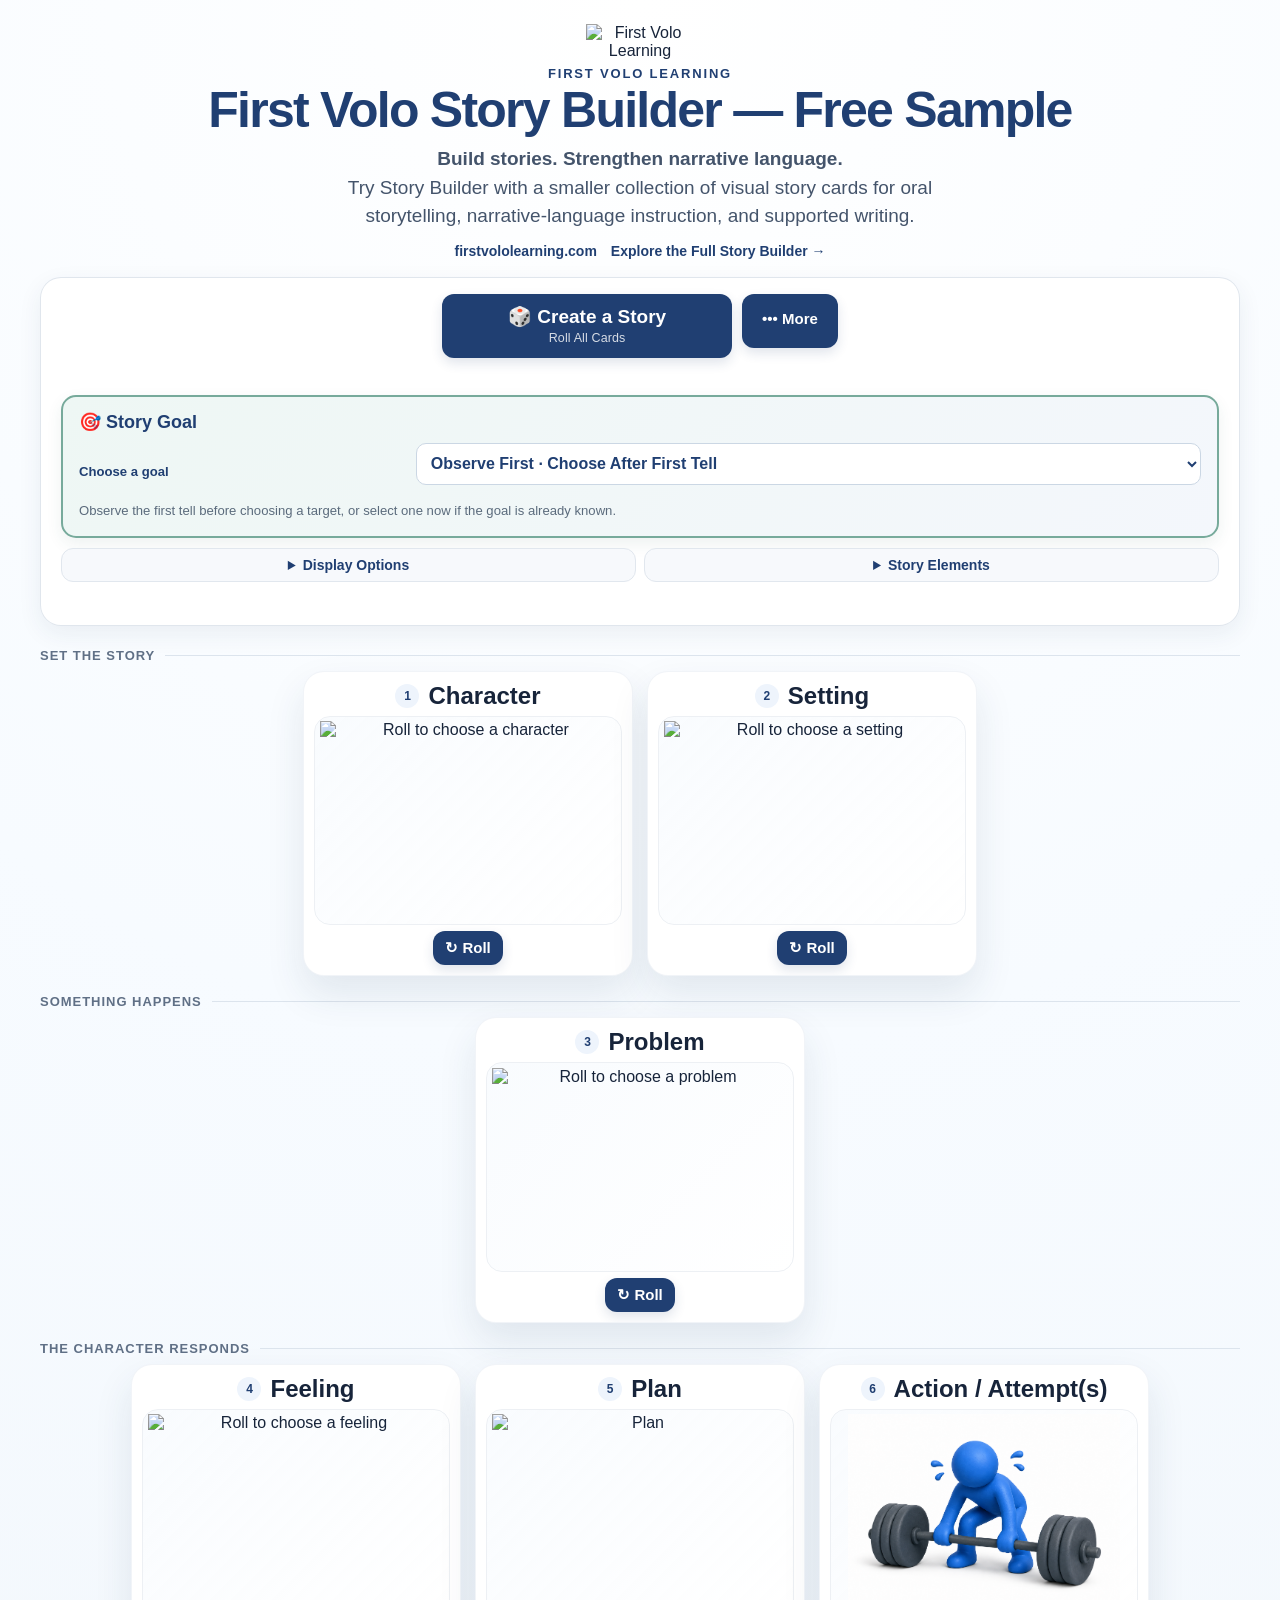
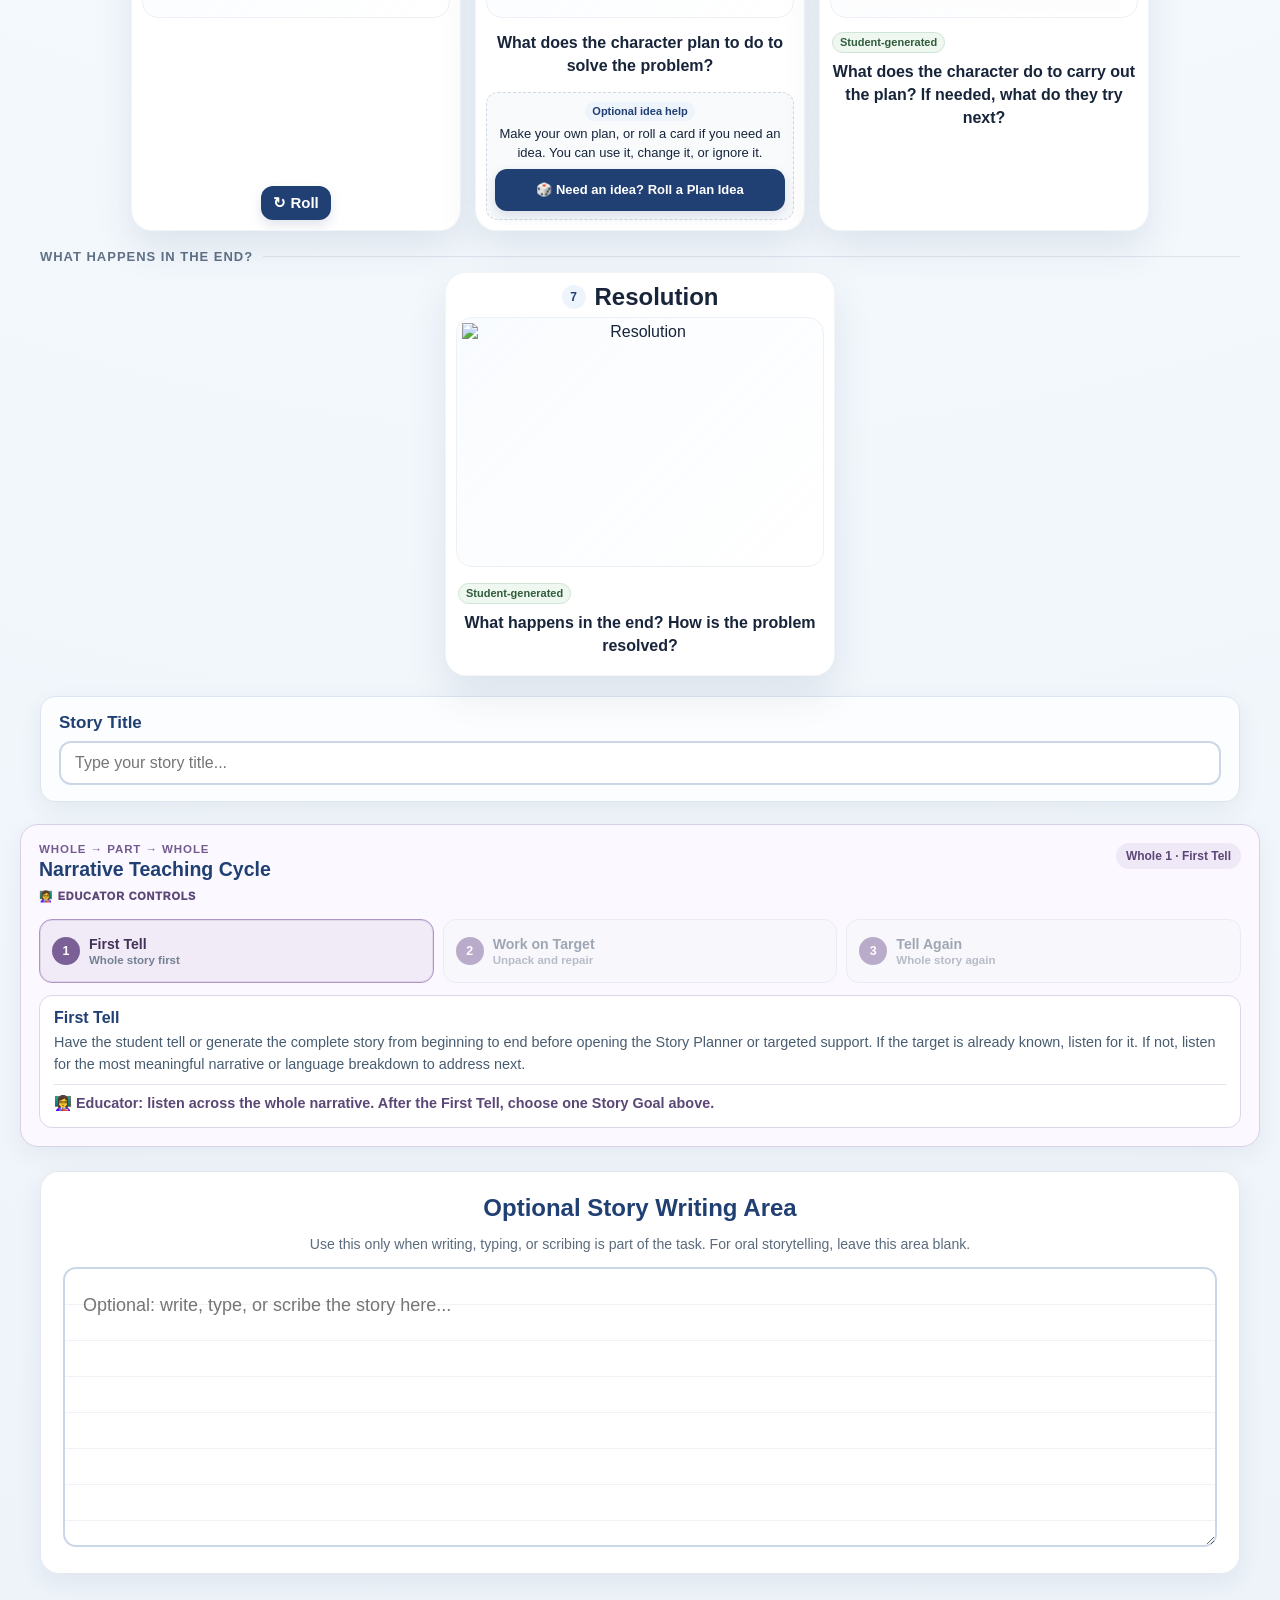
==== index.html @ 021b8843 "Align sample story questions and printed organizer" ====
<!DOCTYPE html>
<html lang="en">
<head>
  <meta charset="UTF-8">
  <meta name="viewport" content="width=device-width, initial-scale=1.0">

  <title>First Volo Story Builder — Free Sample</title>

  <meta
    name="description"
    content="Try the First Volo Story Builder approach with a smaller visual library, narrative-language targets, and targeted support for oral storytelling and writing."
  >

  <link rel="canonical" href="https://firstvololearning-ctrl.github.io/First-Volo-Story-Builder-Free-Sample/">

  <meta property="og:title" content="First Volo Story Builder — Free Sample">
  <meta property="og:description" content="Try the First Volo Story Builder approach with a smaller visual library, narrative-language targets, and targeted support for oral storytelling and writing.">
  <meta property="og:type" content="website">
  <meta property="og:url" content="https://firstvololearning-ctrl.github.io/First-Volo-Story-Builder-Free-Sample/">

  <meta name="twitter:card" content="summary">
  <meta name="twitter:title" content="First Volo Story Builder — Free Sample">
  <meta name="twitter:description" content="Try the First Volo Story Builder approach with a smaller visual library, narrative-language targets, and targeted support for oral storytelling and writing.">

  <link rel="icon" type="image/png" href="assets/logo/logo.png">
  <link rel="stylesheet" href="style.css">
</head>

<body>
  <div class="page-shell">
    <div class="app-content">

      <header class="page-header">
        <img
          src="assets/logo/logo.png"
          alt="First Volo Learning"
          class="site-logo"
        >

        <p class="eyebrow">First Volo Learning</p>
        <h1>First Volo Story Builder — Free Sample</h1>

        <p class="tagline">
          <strong>Build stories. Strengthen narrative language.</strong><br>
          Try Story Builder with a smaller collection of visual story cards for oral storytelling,
          narrative-language instruction, and supported writing.
        </p>

        <div class="intro-actions">
          <a
            class="website-link"
            href="https://firstvololearning.com"
            target="_blank"
            rel="noopener noreferrer"
          >
            firstvololearning.com
          </a>

          <a
            class="full-story-link"
            href="https://firstvololearning-ctrl.github.io/First-Volo-Story-Builder/"
            target="_blank"
            rel="noopener noreferrer"
          >
            Explore the Full Story Builder →
          </a>
        </div>

        <section class="controls-panel" aria-label="Story builder controls">

    <div class="primary-actions">
  <button
    class="create-story-button"
    id="rollAll"
    type="button"
  >
    <span class="main">🎲 Create a Story</span>
    <span class="sub">Roll All Cards</span>
  </button>

  <details class="more-actions">
    <summary aria-label="More story actions">••• More</summary>
    <div class="more-actions-menu">
      <button class="reset-button" id="resetAll" type="button">
        <span aria-hidden="true">↺</span> Reset
      </button>
      <button class="save-story-button" id="saveStory" type="button">
        <span aria-hidden="true">💾</span> Save Story
      </button>
      <button class="open-story-button" id="openStory" type="button">
        <span aria-hidden="true">📂</span> Open Story
      </button>
      <input type="file" id="openStoryFile" accept=".firstvolo,.json,application/json" hidden>
      <button class="print-button" id="printPlanner" type="button">
        <span aria-hidden="true">🖨</span> Print Planner
      </button>
      <button class="pdf-button" id="savePdf" type="button">
        <span aria-hidden="true">📄</span> Export PDF
      </button>
      <button id="aboutButton" class="about-button" type="button">ℹ️ About</button>
    </div>
  </details>

</div>

<p
  class="save-status"
  id="saveStatus"
  role="status"
  aria-live="polite"
></p>


          <section class="story-goal-control" aria-labelledby="storyGoalHeading">
            <h2 id="storyGoalHeading">🎯 Story Goal</h2>
            <div class="settings-content">
              <label class="instructional-target-label" for="instructionalTarget">Choose a goal</label>
              <select id="instructionalTarget" class="instructional-target-select">
                <option value="off">Off</option>
                <option value="observe-first" selected>Observe First · Choose After First Tell</option>
                <option value="story-organization">Story Organization</option>
                <option value="connections-cohesion">Connections &amp; Cohesion</option>
                <option value="cause-effect">Cause &amp; Effect</option>
                <option value="sentence-formulation">Sentence Formulation</option>
                <option value="elaboration">Elaboration</option>
                <option value="perspective-internal-state">Perspective &amp; Internal State</option>
                <option value="vocabulary-precision">Vocabulary Precision</option>
              </select>
              <p class="instructional-target-setting-summary" id="instructionalTargetSettingSummary">
                Observe the first tell before choosing a target, or select one now if the goal is already known.
              </p>
            </div>
          </section>

          <div class="settings-grid">
            <details>
              <summary>Display Options</summary>

              <div class="settings-content">
                <label class="setting-option">
                  <input type="checkbox" id="toggleLabels">
                  <span>Show image labels</span>
                </label>

                <label class="setting-option">
                  <input type="checkbox" id="toggleVocabulary">
                  <span>Show vocabulary support</span>
                </label>


              </div>
            </details>




            <details>
              <summary>Story Elements</summary>

              <div class="settings-content">
                <div class="story-element-group">
                  <p class="story-element-group-label">Core story parts</p>
                  <label class="setting-option"><input type="checkbox" id="showCharacter" checked><span>Character</span></label>
                  <label class="setting-option"><input type="checkbox" id="showSetting" checked><span>Setting</span></label>
                  <label class="setting-option"><input type="checkbox" id="showProblem" checked><span>Problem</span></label>
                  <label class="setting-option"><input type="checkbox" id="showFeeling" checked><span>Feeling</span></label>
                  <label class="setting-option"><input type="checkbox" id="showPlan" checked><span>Plan</span></label>
                  <label class="setting-option"><input type="checkbox" id="showAttempt" checked><span>Action / Attempt(s)</span></label>
                  <label class="setting-option"><input type="checkbox" id="showResolution" checked><span>Resolution</span></label>
                </div>

                <div class="story-element-group optional-story-element-group">
                  <p class="story-element-group-label">Optional story element</p>
                  <label class="setting-option optional-story-option"><input type="checkbox" id="showItem"><span>Item</span></label>
                  <p class="story-element-group-note">
                    Add an object for an extra creative constraint. Item is not treated as a required narrative function.
                  </p>
                </div>
              </div>
            </details>


          </div>

          <p
            class="roll-status"
            id="rollStatus"
            role="status"
            aria-live="polite"
          ></p>
        </section>


      </header>

      <main class="story-grid" id="storyGrid">

        <section class="story-arc-group" aria-labelledby="setStoryHeading">
          <h2 class="story-arc-heading" id="setStoryHeading">Set the Story</h2>
          <div class="story-arc-cards">

        <article class="card" id="characterCard">
          <div class="card-heading">
            <span class="step-number">1</span>
            <h2>Character</h2>
          </div>

          <div class="image-frame">
            <img
              id="characterImage"
              src="assets/categories/category-01.png"
              alt="Roll to choose a character"
            >
            <div class="loading-indicator" aria-hidden="true"></div>
          </div>

          <div class="image-label" id="characterLabel"></div>

          <button type="button" onclick="rollCategory('character')">
            ↻ Roll
          </button>
        </article>

        <article class="card" id="settingCard">
          <div class="card-heading">
            <span class="step-number">2</span>
            <h2>Setting</h2>
          </div>

          <div class="image-frame">
            <img
              id="settingImage"
              src="assets/categories/category-02.png"
              alt="Roll to choose a setting"
            >
            <div class="loading-indicator" aria-hidden="true"></div>
          </div>

          <div class="image-label" id="settingLabel"></div>

          <button type="button" onclick="rollCategory('setting')">
            ↻ Roll
          </button>
        </article>

          </div>
        </section>

        <section class="story-arc-group" aria-labelledby="somethingHappensHeading">
          <h2 class="story-arc-heading" id="somethingHappensHeading">Something Happens</h2>
          <div class="story-arc-cards">

        <article class="card" id="problemCard">
          <div class="card-heading">
            <span class="step-number">3</span>
            <h2>Problem</h2>
          </div>

          <div class="image-frame">
            <img
              id="problemImage"
              src="assets/categories/category-03.png"
              alt="Roll to choose a problem"
            >
            <div class="loading-indicator" aria-hidden="true"></div>
          </div>

          <div class="image-label" id="problemLabel"></div>

          <button type="button" onclick="rollCategory('problem')">
            ↻ Roll
          </button>
        </article>

          </div>
        </section>

        <section class="story-arc-group" aria-labelledby="characterRespondsHeading">
          <h2 class="story-arc-heading" id="characterRespondsHeading">The Character Responds</h2>
          <div class="story-arc-cards">

        <article class="card" id="feelingCard">
          <div class="card-heading">
            <span class="step-number">4</span>
            <h2>Feeling</h2>
          </div>

          <div class="image-frame">
            <img
              id="feelingImage"
              src="assets/categories/category-04.png"
              alt="Roll to choose a feeling"
            >
            <div class="loading-indicator" aria-hidden="true"></div>
          </div>

          <div class="image-label" id="feelingLabel"></div>

          <button type="button" onclick="rollCategory('feeling')">
            ↻ Roll
          </button>
        </article>

        <article class="card plan-card" id="planCard">
          <div class="card-heading">
            <span class="step-number">5</span>
            <h2>Plan</h2>
          </div>

          <div class="image-frame">
            <img
              id="planImage"
              src="assets/categories/category-05.png"
              alt="Plan"
            >
            <div class="loading-indicator" aria-hidden="true"></div>
          </div>

          <p class="student-generated-prompt">
            What does the character plan to do to solve the problem?
          </p>

          <div class="image-label" id="planLabel"></div>

          <div class="plan-idea-box">
            <span class="plan-idea-label">Optional idea help</span>
            <p>Make your own plan, or roll a card if you need an idea. You can use it, change it, or ignore it.</p>
            <button type="button" class="plan-idea-button" onclick="rollCategory('plan')">
              🎲 Need an idea? Roll a Plan Idea
            </button>
          </div>
        </article>

        <article class="card student-generated-card" id="attemptCard">
          <div class="card-heading">
            <span class="step-number">6</span>
            <h2>Action / Attempt(s)</h2>
          </div>

          <div class="image-frame">
            <img
              id="attemptImage"
              src="assets/categories/category-action-attempt.png"
              alt="Action or attempt"
            >
          </div>

          <span class="student-generated-badge">Student-generated</span>

          <p class="student-generated-prompt">
            What does the character do to carry out the plan? If needed, what do they try next?
          </p>
        </article>

          </div>
        </section>

        <section class="story-arc-group" aria-labelledby="storyEndHeading">
          <h2 class="story-arc-heading" id="storyEndHeading">What Happens in the End?</h2>
          <div class="story-arc-cards">

        <article class="card resolution-card student-generated-card" id="resolutionCard">
          <div class="card-heading">
            <span class="step-number">7</span>
            <h2>Resolution</h2>
          </div>

          <div class="image-frame resolution-frame">
            <img
              id="resolutionImage"
              src="assets/categories/category-07.png"
              alt="Resolution"
            >
          </div>

          <span class="student-generated-badge">Student-generated</span>

          <p class="student-generated-prompt">
            What happens in the end? How is the problem resolved?
          </p>
        </article>

          </div>
        </section>

        <section class="story-arc-group optional-story-arc" aria-labelledby="optionalItemHeading">
          <h2 class="story-arc-heading" id="optionalItemHeading">Optional Story Element</h2>
          <div class="story-arc-cards">

        <article class="card optional-story-card hidden-category" id="itemCard">
          <div class="card-heading">
            <span class="optional-story-badge">Optional element</span>
            <h2>Item</h2>
          </div>

          <div class="image-frame">
            <img
              id="itemImage"
              src="assets/categories/category-06.png"
              alt="Roll to choose an optional item"
            >
            <div class="loading-indicator" aria-hidden="true"></div>
          </div>

          <div class="image-label" id="itemLabel"></div>

          <button type="button" onclick="rollCategory('item')">
            ↻ Roll
          </button>
        </article>

          </div>
        </section>

      </main>

<div class="title-control story-title-after-cards">
  <label for="storyTitle">Story Title</label>

  <input
    type="text"
    id="storyTitle"
    placeholder="Type your story title..."
    maxlength="100"
  >
</div>

<section
  class="instructional-session-panel"
  id="instructionalSessionPanel"
  hidden
  aria-labelledby="instructionalSessionTitle"
>
  <div class="instructional-session-heading">
    <div>
      <p class="instructional-session-kicker">Whole → Part → Whole</p>
      <h2 id="instructionalSessionTitle">Narrative Teaching Cycle</h2>
    </div>

    <span
      class="instructional-session-stage-badge"
      id="instructionalSessionStageBadge"
    >
      Whole 1 · First Tell
    </span>
  </div>

  <p class="instructional-audience-label educator-controls-label">
    👩‍🏫 EDUCATOR CONTROLS
  </p>

  <div
    class="instructional-session-steps"
    role="group"
    aria-label="Narrative teaching cycle"
  >
    <button
      class="instructional-session-step is-active"
      type="button"
      data-session-phase="first-tell"
      aria-pressed="true"
    >
      <span class="instructional-session-step-number">1</span>
      <span>
        <strong>First Tell</strong>
        <small>Whole story first</small>
      </span>
    </button>

    <button
      class="instructional-session-step"
      type="button"
      data-session-phase="part"
      aria-pressed="false"
    >
      <span class="instructional-session-step-number">2</span>
      <span>
        <strong>Work on Target</strong>
        <small>Unpack and repair</small>
      </span>
    </button>

    <button
      class="instructional-session-step"
      type="button"
      data-session-phase="tell-again"
      aria-pressed="false"
    >
      <span class="instructional-session-step-number">3</span>
      <span>
        <strong>Tell Again</strong>
        <small>Whole story again</small>
      </span>
    </button>
  </div>

  <div
    class="instructional-session-phase-card"
    id="instructionalSessionPhaseCard"
    role="status"
    aria-live="polite"
  >
    <h3 id="instructionalSessionPhaseTitle">First Tell</h3>
    <p id="instructionalSessionPhaseText"></p>
    <p
      class="instructional-session-target-reminder"
      id="instructionalSessionTargetReminder"
    ></p>



    <section
      class="student-target-card"
      id="studentTargetCard"
      hidden
      aria-labelledby="studentTargetGoal"
    >
      <p class="student-target-kicker">
        🎯 FOR THE STUDENT · STORY GOAL
      </p>

      <h3 id="studentTargetGoal"></h3>

      <p
        class="student-target-look-for"
        id="studentTargetLookFor"
      ></p>

      <p
        class="student-target-retell"
        id="studentTargetRetell"
        hidden
      >
        Tell the whole story again with your story goal in mind.
      </p>

      <button
        class="student-reflection-reveal"
        id="studentReflectionReveal"
        type="button"
        hidden
      >
        Retell complete · Check my goal
      </button>

      <div
        class="student-target-reflection"
        id="studentTargetReflection"
        hidden
      >
        <p class="student-reflection-label">
          After the retell
        </p>

        <p
          class="student-reflection-question"
          id="studentTargetReflectionQuestion"
        ></p>

        <div
          class="student-reflection-options"
          role="group"
          aria-label="Student reflection"
        >
          <button
            type="button"
            data-student-reflection="yes"
            aria-pressed="false"
          >
            Yes
          </button>

          <button
            type="button"
            data-student-reflection="sometimes"
            aria-pressed="false"
          >
            Sometimes
          </button>

          <button
            type="button"
            data-student-reflection="not-yet"
            aria-pressed="false"
          >
            Not yet
          </button>
        </div>

        <small>
          Student self-check · not a score
        </small>
      </div>
    </section>

    <label
      class="tell-again-planner-option"
      id="tellAgainPlannerOption"
      hidden
    >
      <span class="educator-option-kicker">
        👩‍🏫 EDUCATOR OPTION
      </span>

      <span class="tell-again-planner-option-row">
        <input
          type="checkbox"
          id="tellAgainPlannerAvailable"
          checked
        >
        <strong>Allow Story Planner reference during Tell Again</strong>
      </span>

      <small>
        The student may refer to the Story Planner as a visual/organizational
        scaffold whether it contains written notes, scribed language, brief
        planning notes, or no writing at all. Uncheck this when you want an
        independent whole-story tell with the planner hidden.
      </small>
    </label>
  </div>
</section>

<details
  class="instructional-focus-panel"
  id="instructionalFocusPanel"
  hidden
>
  <summary class="instructional-focus-summary">
    <span class="instructional-focus-summary-main">
      <span class="instructional-focus-kicker">
        👩‍🏫 EDUCATOR GUIDANCE
      </span>

      <strong class="instructional-focus-summary-title">
        <span id="instructionalFocusTitle">Instructional Target</span>
      </strong>
    </span>

    <span class="instructional-focus-badge">
      Targeted Support
    </span>
  </summary>

  <div class="instructional-focus-content">
    <p
      class="instructional-focus-expected"
      id="instructionalFocusExpected"
    ></p>

    <div class="instructional-focus-watch">
      <h3>What should I listen for?</h3>
      <p id="instructionalFocusWatches"></p>
    </div>

    <p class="instructional-access-note">
      <strong>Access Support:</strong>
      clarifying directions, helping navigate the planner,
      locating a story card, rereading a prompt, or explaining
      a non-target word does not count as support for the
      instructional target.
    </p>

    <p class="instructional-focus-note">
      Let the student attempt the language first. If help is
      needed, open only the next support step, then have the
      student retry and reconnect the repaired idea to the story.
    </p>
  </div>
</details>

<section class="story-planner-panel" id="storyPlannerPanel">
  <details class="story-planner-details" open>
    <summary>🗂 Story Planner</summary>

    <div class="story-planner-content">
      <p class="story-planner-intro" id="storyPlannerIntro">
        Use your story elements to develop and connect your story ideas.
      </p>

      <div class="story-planner-grid">

        <article
          class="story-planner-card"
          id="plannerCharacterCard"
          data-planner-category="character"
        >
          <div class="story-planner-card-header">
            <div class="story-planner-image-frame">
              <img
                id="plannerCharacterImage"
                src="assets/categories/category-01.png"
                alt="Character"
              >
            </div>

            <div class="story-planner-heading">
              <h3>Character</h3>
              <p
                class="story-planner-selection"
                id="plannerCharacterLabel"
              >
                Roll to choose a character.
              </p>
            </div>
          </div>

          <div
            class="story-planner-prompt"
            id="plannerCharacterPrompt"
          >
            Who is the main character? What is the character like? What does the character want?
          </div>

          <textarea
            id="plannerCharacterNotes"
            class="story-planner-notes"
            placeholder="Who is the main character?"
          ></textarea>
        </article>

        <article
          class="story-planner-card"
          id="plannerSettingCard"
          data-planner-category="setting"
        >
          <div class="story-planner-card-header">
            <div class="story-planner-image-frame">
              <img
                id="plannerSettingImage"
                src="assets/categories/category-02.png"
                alt="Setting"
              >
            </div>

            <div class="story-planner-heading">
              <h3>Setting</h3>
              <p
                class="story-planner-selection"
                id="plannerSettingLabel"
              >
                Roll to choose a setting.
              </p>
            </div>
          </div>

          <div
            class="story-planner-prompt"
            id="plannerSettingPrompt"
          >
            Where and when does the story take place? What is the setting like?
          </div>

          <textarea
            id="plannerSettingNotes"
            class="story-planner-notes"
            placeholder="Where and when does the story take place?"
          ></textarea>
        </article>

        <article
          class="story-planner-card"
          id="plannerProblemCard"
          data-planner-category="problem"
        >
          <div class="story-planner-card-header">
            <div class="story-planner-image-frame">
              <img
                id="plannerProblemImage"
                src="assets/categories/category-03.png"
                alt="Problem"
              >
            </div>

            <div class="story-planner-heading">
              <h3>Problem</h3>
              <p
                class="story-planner-selection"
                id="plannerProblemLabel"
              >
                Roll to choose a problem.
              </p>
            </div>
          </div>

          <div
            class="story-planner-prompt"
            id="plannerProblemPrompt"
          >
            What problem does the character face? Why is this a problem for the character?
          </div>

          <textarea
            id="plannerProblemNotes"
            class="story-planner-notes"
            placeholder="What problem does the character face?"
          ></textarea>
        </article>

        <article
          class="story-planner-card"
          id="plannerFeelingCard"
          data-planner-category="feeling"
        >
          <div class="story-planner-card-header">
            <div class="story-planner-image-frame">
              <img
                id="plannerFeelingImage"
                src="assets/categories/category-04.png"
                alt="Feeling"
              >
            </div>

            <div class="story-planner-heading">
              <h3>Feeling</h3>
              <p
                class="story-planner-selection"
                id="plannerFeelingLabel"
              >
                Roll to choose a feeling.
              </p>
            </div>
          </div>

          <div
            class="story-planner-prompt"
            id="plannerFeelingPrompt"
          >
            How does the character feel about the problem? Why does the character feel that way?
          </div>

          <textarea
            id="plannerFeelingNotes"
            class="story-planner-notes"
            placeholder="How does the character feel about the problem?"
          ></textarea>
        </article>

        <article
          class="story-planner-card"
          id="plannerPlanCard"
          data-planner-category="plan"
        >
          <div class="story-planner-card-header">
            <div class="story-planner-image-frame">
              <img
                id="plannerPlanImage"
                src="assets/categories/category-05.png"
                alt="Plan"
              >
            </div>

            <div class="story-planner-heading">
              <h3>Plan</h3>
              <p
                class="story-planner-selection"
                id="plannerPlanLabel"
              >
                Make your own plan. A rolled idea is optional.
              </p>
            </div>
          </div>

          <div
            class="story-planner-prompt"
            id="plannerPlanPrompt"
          >
            What does the character plan to do to solve the problem? Why does this plan make sense?
          </div>

          <textarea
            id="plannerPlanNotes"
            class="story-planner-notes"
            placeholder="What does the character plan to do to solve the problem?"
          ></textarea>
        </article>

        <article
          class="story-planner-card student-generated-planner-card"
          id="plannerAttemptCard"
          data-planner-category="attempt"
        >
          <div class="story-planner-card-header">
            <div class="story-planner-image-frame">
              <img
                id="plannerAttemptImage"
                src="assets/categories/category-action-attempt.png"
                alt="Action or attempt"
              >
            </div>

            <div class="story-planner-heading">
              <h3>Action / Attempt(s)</h3>
              <p class="story-planner-selection">
                Student-generated
              </p>
            </div>
          </div>

          <div
            class="story-planner-prompt"
            id="plannerAttemptPrompt"
          >
            What does the character do to carry out the plan? If needed, what do they try next?
          </div>

          <textarea
            id="plannerAttemptNotes"
            class="story-planner-notes"
            placeholder="What does the character do to carry out the plan? If needed, what do they try next?"
          ></textarea>
        </article>

        <article
          class="story-planner-card story-planner-resolution-card student-generated-planner-card"
          id="plannerResolutionCard"
          data-planner-category="resolution"
        >
          <div class="story-planner-card-header">
            <div class="story-planner-image-frame">
              <img
                id="plannerResolutionImage"
                src="assets/categories/category-07.png"
                alt="Resolution"
              >
            </div>

            <div class="story-planner-heading">
              <h3>Resolution</h3>
              <p class="story-planner-selection">
                Student-generated
              </p>
            </div>
          </div>

          <div
            class="story-planner-prompt"
            id="plannerResolutionPrompt"
          >
            What happens in the end as a result of the character’s actions? How is the problem resolved?
          </div>

          <textarea
            id="plannerResolutionNotes"
            class="story-planner-notes"
            placeholder="What happens in the end? How is the problem resolved?"
          ></textarea>
        </article>

        <article
          class="story-planner-card optional-story-planner-card hidden-planner-card"
          id="plannerItemCard"
          data-planner-category="item"
        >
          <div class="story-planner-card-header">
            <div class="story-planner-image-frame">
              <img
                id="plannerItemImage"
                src="assets/categories/category-06.png"
                alt="Optional item"
              >
            </div>

            <div class="story-planner-heading">
              <div class="planner-heading-with-badge">
                <h3>Item</h3>
                <span class="optional-story-badge">Optional element</span>
              </div>
              <p
                class="story-planner-selection"
                id="plannerItemLabel"
              >
                Roll to choose an optional item.
              </p>
            </div>
          </div>

          <div
            class="story-planner-prompt"
            id="plannerItemPrompt"
          >
            How could the item connect to the plan or attempt(s)?
          </div>

          <textarea
            id="plannerItemNotes"
            class="story-planner-notes"
            placeholder="How could the item connect to the plan or attempt(s)?"
          ></textarea>
        </article>

      </div>
    </div>
  </details>
</section>

      <section class="writing-panel" id="writingPanel">
        <h2>Optional Story Writing Area</h2>

        <p class="optional-writing-note">
          Use this only when writing, typing, or scribing is part of the task.
          For oral storytelling, leave this area blank.
        </p>

        <textarea
          id="storyWriting"
          placeholder="Optional: write, type, or scribe the story here..."
        ></textarea>
      </section>



      <section class="support-panel hidden-support" id="vocabularyPanel">
        <h2>Story Vocabulary</h2>
        <div class="vocabulary-grid" id="vocabularyList"></div>
      </section>



    </div>
  </div>

  <section
    class="print-planner"
    id="printPlannerPage"
    aria-hidden="true"
  >
    <header class="print-header">
      <h1>Story Map</h1>
      <p class="print-brand">First Volo Story Builder</p>

      <div class="print-title">
        <strong>Story Title:</strong>
        <span id="printStoryTitle"></span>
      </div>
    </header>

    <div
      class="print-image-grid"
      id="printImageGrid"
    ></div>

    <section class="graphic-organizer">
      <section class="organizer-section">
        <h2 class="organizer-section-heading">Set the Story</h2>
        <div class="organizer-row organizer-row-2">
          <div class="organizer-prompt">
            <h3>1 Character</h3>
            <p>Who is the main character?</p>
            <div class="organizer-lines"></div>
          </div>
          <div class="organizer-prompt">
            <h3>2 Setting</h3>
            <p>Where and when does the story take place?</p>
            <div class="organizer-lines"></div>
          </div>
        </div>
      </section>
      <section class="organizer-section">
        <h2 class="organizer-section-heading">Something Happens</h2>
        <div class="organizer-row organizer-row-1">
          <div class="organizer-prompt">
            <h3>3 Problem</h3>
            <p>What problem does the character face?</p>
            <div class="organizer-lines"></div>
          </div>
        </div>
      </section>
      <section class="organizer-section">
        <h2 class="organizer-section-heading">The Character Responds</h2>
        <div class="organizer-row organizer-row-3">
          <div class="organizer-prompt">
            <h3>4 Feeling</h3>
            <p>How does the character feel about the problem?</p>
            <div class="organizer-lines"></div>
          </div>
          <div class="organizer-prompt" id="printPlanOrganizer">
            <h3>5 Plan</h3>
            <p>What does the character plan to do to solve the problem?</p>
            <div class="organizer-lines"></div>
          </div>
          <div class="organizer-prompt" id="printAttemptOrganizer">
            <h3>6 Action / Attempt(s)</h3>
            <p>What does the character do to carry out the plan? If needed, what do they try next?</p>
            <div class="organizer-lines"></div>
          </div>
        </div>
      </section>
      <section class="organizer-section">
        <h2 class="organizer-section-heading">What Happens in the End?</h2>
        <div class="organizer-row organizer-row-1">
          <div class="organizer-prompt organizer-ending organizer-resolution" id="printResolutionOrganizer">
            <h3>7 Resolution</h3>
            <p>What happens in the end? How is the problem resolved?</p>
            <div class="organizer-lines organizer-lines-large"></div>
          </div>
        </div>
      </section>
      <div class="organizer-prompt" id="printItemOrganizer">
        <h3>Item (Optional)</h3>
        <p>How could this item connect to the plan or attempt(s)?</p>
        <div class="organizer-lines"></div>
      </div>
    </section>

    <section class="print-supports-page" id="printSupportsPage">
      <h1>Story Supports</h1>

      <section
        class="print-vocabulary"
        id="printVocabulary"
      ></section>

      <section
        class="print-sentence-support"
        id="printSentenceSupport"
      ></section>

      <section class="print-writing-paper">
        <h2>Notes or Draft</h2>
        <div class="print-writing-lines"></div>
      </section>
    </section>

    <div
      class="typed-story-print"
      id="typedStoryPrint"
    ></div>

    <footer class="print-footer">
      First Volo Learning • firstvololearning.com
    </footer>
  </section>

  <!-- ABOUT MODAL -->


<div id="aboutModal" class="about-modal hidden" aria-hidden="true">

  <div
    class="about-window"
    role="dialog"
    aria-modal="true"
    aria-labelledby="aboutTitle"
  >

    <button
      id="closeAbout"
      class="about-close"
      aria-label="Close About guide"
      type="button">
      ×
    </button>

    <h1 id="aboutTitle">📖 About First Volo Story Builder — Free Sample</h1>

    <p class="about-intro">
      <strong>First Volo Story Builder</strong> is a
      <strong>research-informed narrative-language and story-building tool</strong>
      designed to keep the student's own story construction at the center. It
      combines visual story generation, explicit narrative-language targets,
      educator-controlled scaffolding, and a
      <strong>Whole → Part → Whole</strong> teaching cycle. It can support oral,
      written, typed, or scribed storytelling depending on the instructional goal.
    </p>

    <p>
      <strong>Free sample:</strong> This version uses the same instructional
      framework, Story Goals, target-specific scaffold sequence, Tell Again
      routine, and student self-check as the full Story Builder. It includes a
      smaller visual-card collection and simplified saving so the actual teaching
      workflow can be tried without the full content and story-management features.
    </p>

    <nav class="about-nav" aria-label="About guide sections">
      <a href="#welcome">Welcome</a>
      <a href="#story">Story</a>
      <a href="#instructional-support">Instructional Support</a>
      <a href="#planner">Planner</a>
      <a href="#save">Save</a>
      <a href="#print">Print</a>
      <a href="#tips">Tips</a>
    </nav>

    <section id="welcome">

      <h2>👋 Welcome</h2>

      <p>
        Students generate visual story parts and decide how those parts fit
        together into a coherent story. The cards provide content to work with;
        they do not supply the causal or narrative relationships for the student.
      </p>

      <p>
        Story Builder can be used for oral storytelling, planning, written or
        typed composition, or scribed composition. If handwriting, spelling, or
        typing is not the instructional target, an educator can scribe the
        student's language so those demands do not replace the language task.
      </p>

    </section>

    <section id="story">

      <h2>🎲 Build a Story</h2>

      <p>
        <strong>Create a Story</strong> rolls the visual idea cards for Character,
        Setting, Problem, and Feeling. These give the student content to work with
        without deciding how the story should unfold.
      </p>

      <p>
        The student then builds the rest of the narrative:
      </p>

      <ul>
        <li><strong>Plan:</strong> What does the character plan to do to solve the problem?</li>
        <li><strong>Action / Attempt(s):</strong> What does the character do to carry out the plan? If needed, what do they try next?</li>
        <li><strong>Resolution:</strong> What happens in the end? How is the problem resolved?</li>
      </ul>

      <p>
        <strong>Plan is student-generated.</strong> If the student needs an idea,
        the existing Plan cards can be rolled as optional idea help. A rolled idea
        can be used, changed, or ignored; it does not replace the student's own plan.
      </p>

      <p>
        <strong>Action / Attempt(s) and Resolution are student-generated.</strong>
        They are not rolled by the app.
      </p>

      <p>
        <strong>Story path:</strong>
        Character + Setting → Problem → Feeling → Plan → Action / Attempt(s) → Resolution
      </p>

      <p>
        The <strong>Item</strong> card is optional. It can add an object as an
        extra creative constraint, but Item is not treated as a required narrative
        function.
      </p>

      <p>
        Because the app supplies only part of the story, the same visual
        combination can lead to many different plans, attempts, and resolutions.
      </p>

      <h2>⚙️ Customize Story Elements</h2>

      <p>
        Educators can show or hide story parts to match student needs. The core
        sequence includes Character, Setting, Problem, Feeling, Plan,
        Action / Attempt(s), and Resolution. Item is available separately as an
        optional story element.
      </p>

    </section>

    <section id="instructional-support">

      <h2>🎯 Instructional Support</h2>

      <p>
        Story Builder organizes targeted narrative-language instruction around
        <strong>First Tell → Work on Target → Tell Again</strong>. The student
        begins and ends with a complete narrative, with focused teaching in the
        middle rather than turning the story into a series of isolated drills.
      </p>

      <p>
        There are two ways to begin. If the instructional target is already known
        from an established goal, assessment, or prior performance, select it before
        the <strong>First Tell</strong>. Educator guidance can then focus listening
        on that target while the student's Story Goal remains hidden during the
        independent first attempt. If the target is not yet known, choose
        <strong>Observe First</strong>, listen to the complete first tell, and then
        select one primary target based on the most meaningful narrative or
        language breakdown.
      </p>

      <p>
        During <strong>Work on Target</strong>, the selected target becomes explicit
        to the student through a brief <strong>Story Goal</strong> and a concrete
        <strong>look-for</strong>. The Story Planner is then used only where that
        target needs attention.
      </p>

      <p>
        Educator controls and guidance are kept separate from student-facing
        language. The student attempts the language first. If support is needed,
        the educator selects <strong>Open support</strong> and then
        <strong>More support</strong> only as needed, making the scaffold
        progressively more explicit. After repairing or reformulating the language,
        the student retries the idea and reconnects the improved part to the
        surrounding story.
      </p>

      <p>
        During <strong>Tell Again</strong>, targeted teaching support closes and the
        detailed look-for is removed. The student keeps only the shorter Story Goal
        in mind while telling the complete story again. The Story Planner may remain
        available as a visual/organizational scaffold or be hidden for a more
        independent retell.
      </p>

      <p>
        After the retell, the student can complete a brief
        <strong>Yes / Sometimes / Not yet</strong> self-check about use of the
        Story Goal. This reflection is stored as a student self-report, not as an
        automated performance score.
      </p>

      <p>
        Current instructional targets include Story Organization,
        Connections &amp; Cohesion, Cause &amp; Effect, Sentence Formulation,
        Elaboration, Perspective &amp; Internal State, and Vocabulary Precision.
        Story Builder does not diagnose a target, choose one automatically, or
        score student performance.
      </p>

      <p>
        Access help such as clarifying directions, locating a story element,
        rereading a prompt, navigating the planner, or explaining a non-target
        word is kept separate from support for the selected instructional target.
      </p>

    </section>

    <section id="planner">

      <h2>🗂 Interactive Story Planner</h2>

      <p>
        The Story Planner is an interactive graphic organizer. It carries the
        selected story ideas into a workspace and adds space for the
        student-generated Plan, Action / Attempt(s), and Resolution. It can
        support oral rehearsal, brief notes, scribed responses, or writing.
      </p>

      <ul>

        <li>Character</li>

        <li>Setting</li>

        <li>Problem</li>

        <li>Feeling</li>

        <li>Plan</li>

        <li>Action / Attempt(s)</li>

        <li>Resolution</li>

      </ul>

      <p>
        If the optional Item element is turned on, it also appears in the planner
        so the student can decide whether and how it matters to the plan, attempt,
        or other part of the story.
      </p>

      <p>
        Guiding questions remain available as the planning baseline. When an
        Instructional Target is selected, targeted support can be opened one
        step at a time only where it is needed.
      </p>

      <p>
        During a later retell or <strong>Tell Again</strong>, the educator may
        allow the student to refer to the Story Planner as a scaffold
        <strong>whether or not anything has been written in it</strong>. The
        planner may function through its story images and organization alone,
        through brief or scribed notes, or through student writing. Hide the
        planner when an unsupported whole-story tell is the goal.
      </p>

    </section>

    <section id="save">

      <h2>💾 Save &amp; Open Stories</h2>

      <p>
        Story Builder automatically saves the current work in this browser.
        Existing browser-saved work from the earlier free sample can still be
        restored.
      </p>

      <p>
        <strong>Save Story</strong> downloads a Story Builder backup file.
        <strong>Open Story</strong> restores a saved Story Builder file. Older
        JSON save files from the free sample are also accepted.
      </p>

      <p>
        Saved copies can preserve the story title, planner notes, writing,
        selected visual cards, display preferences, Instructional Target,
        Whole → Part → Whole stage, targeted-support state, and student goal reflection.
      </p>

    </section>

    <section id="print">

      <h2>🖨 Print or Export as PDF</h2>

      <p>
        Create a printable Story Map that mirrors the story elements currently
        turned on. The organizer includes the student-generated Plan,
        Action / Attempt(s), and Resolution when those elements are enabled.
      </p>

      <p>
        The printable pages can include:
      </p>

      <ul>

        <li>Story images</li>

        <li>Image labels</li>

        <li>Vocabulary</li>


        <li>Graphic organizer pages</li>

        <li>Writing paper</li>

        <li>The student's typed story or draft</li>

      </ul>

    </section>

    <section id="tips">

      <h2>💡 Tips for Educators</h2>

      <h3>Match the task to the instructional target</h3>

      <ul>
        <li>
          The student can tell the story aloud, type or write it, or dictate
          while an educator scribes.
        </li>
        <li>
          If handwriting, spelling, or typing is not the target, do not require
          those skills to be the main way the student demonstrates narrative
          language.
        </li>
        <li>
          Use only the story elements that are useful for the student and the
          instructional goal. Item remains optional, and a Plan Idea roll should
          be used only when idea-generation support is helpful.
        </li>
      </ul>

      <h3>Use targeted support responsively</h3>

      <ul>
        <li>Let the student attempt the language before opening targeted support.</li>
        <li>Use the least support likely to help, then have the student retry the same language demand.</li>
        <li>Reduce or remove support when the student can maintain the target with less help.</li>
        <li>Provide access help when needed without treating it as support for the language target.</li>
      </ul>

      <h3>Look for transfer</h3>

      <ul>
        <li>
          After the student improves within one story, use a new story with the
          same target to see whether the skill carries over to new content.
        </li>
      </ul>

    </section>

    <footer class="about-footer">

      <strong>First Volo Learning</strong>

      <p>
        Making Complex Language Learning
        <br>
        Visible • Teachable • Achievable
      </p>

    </footer>

  </div>

</div>
  <!-- Hidden compatibility shims for older Story Builder saves. -->
  <div class="legacy-support-compat" hidden aria-hidden="true">
    <input type="radio" name="sentenceSupport" value="off" checked>
    <input type="checkbox" id="thinkingPromptsToggle">
    <input type="radio" name="challengeMode" value="none" checked>

    <div id="challengeOptions" hidden></div>
    <input type="text" id="tierTwoWord" value="">

    <section id="mysteryChallengeSection" hidden>
      <button id="revealChallengeButton" type="button"></button>
      <p id="challengeError"></p>
      <div id="challengeCardScene" hidden>
        <div id="challengeConfetti"></div>
        <div id="challengeCard"></div>
        <span id="revealedCategory"></span>
        <span id="revealedChallengeText"></span>
      </div>
    </section>

    <section id="sentenceSupportPanel" hidden>
      <div id="sentenceSupportContent"></div>
    </section>

    <section id="thinkingPromptPanel" hidden>
      <ul></ul>
    </section>
  </div>

  <script src="script.js"></script>
  <script src="instructional-support.js"></script>
</body>
</html>
---- style.css ----
* {
  box-sizing: border-box;
}

:root {
  --navy: #203f72;
  --navy-dark: #173158;
  --ink: #17243a;
  --muted: #5d6a7c;
  --paper: #ffffff;
  --page: #edf3f9;
  --line: #e7ecf2;
  --soft-blue: #eef4fc;
  --green: #487a56;
  --purple: #765098;
  --shadow-sm: 0 8px 24px rgba(31, 55, 88, 0.07);
  --shadow-md: 0 18px 38px rgba(31, 55, 88, 0.1);
}

html {
  scroll-behavior: smooth;
}

body {
  min-height: 100vh;
  margin: 0;
  color: var(--ink);
  background:
    radial-gradient(circle at top center, #ffffff 0%, #f7fbff 32%, var(--page) 100%);
  font-family: Inter, ui-rounded, "SF Pro Rounded", "Avenir Next", Arial, sans-serif;
}

button,
input,
textarea {
  font: inherit;
}

.page-shell {
  min-height: 100vh;
  padding: 24px 20px 56px;
}

.app-content {
  width: 100%;
}

.page-header {
  width: min(1200px, 100%);
  margin: 0 auto 22px;
  text-align: center;
}

.site-logo {
  display: block;
  width: 108px;
  max-width: 65%;
  margin: 0 auto 6px;
}

.eyebrow {
  margin: 0 0 4px;
  color: var(--navy);
  font-size: 13px;
  font-weight: 800;
  letter-spacing: 0.14em;
  text-transform: uppercase;
}

h1 {
  margin: 0;
  color: var(--navy);
  font-size: clamp(34px, 5vw, 50px);
  line-height: 1;
  letter-spacing: -0.035em;
}

.tagline {
  max-width: 680px;
  margin: 10px auto 0;
  color: #44546b;
  font-size: clamp(16px, 2vw, 19px);
  line-height: 1.5;
}

.website-link {
  display: inline-block;
  margin: 6px 0 15px;
  color: var(--navy);
  font-size: 14px;
  font-weight: 800;
  text-decoration: none;
}

.website-link:hover {
  text-decoration: underline;
}

.controls-panel {
  width: 100%;
  padding: 16px 20px 13px;
  background: rgba(255, 255, 255, 0.97);
  border: 1px solid rgba(221, 228, 236, 0.9);
  border-radius: 21px;
  box-shadow: var(--shadow-sm);
}

.primary-actions {
  position: relative;
  display: flex;
  justify-content: center;
  flex-wrap: wrap;
  gap: 10px;
  margin-bottom: 13px;
}

.more-actions {
  position: relative;
  z-index: 20;
}

.more-actions > summary {
  min-height: 54px;
  padding: 16px 20px;
  color: white;
  background: var(--navy);
  border-radius: 12px;
  box-shadow: 0 5px 12px rgba(32, 63, 114, 0.14);
  font-size: 15px;
  font-weight: 800;
  cursor: pointer;
  list-style: none;
}

.more-actions > summary::-webkit-details-marker { display: none; }

.more-actions[open] > summary,
.more-actions > summary:hover { background: var(--navy-dark); }

.more-actions-menu {
  position: absolute;
  top: calc(100% + 8px);
  right: 0;
  display: grid;
  width: 210px;
  gap: 7px;
  padding: 9px;
  background: white;
  border: 1px solid #dbe3ed;
  border-radius: 14px;
  box-shadow: 0 14px 34px rgba(32, 63, 114, 0.2);
}

.more-actions-menu button,
.more-actions-menu .about-button {
  width: 100%;
  margin: 0;
  text-align: left;
}

.story-goal-control {
  margin: 4px 0 10px;
  padding: 14px 16px 16px;
  background: linear-gradient(135deg, #eef7f4, #f4f7fc);
  border: 2px solid #77aa9b;
  border-radius: 15px;
  box-shadow: 0 6px 16px rgba(36, 92, 78, 0.08);
  text-align: left;
}

.story-goal-control h2 {
  margin: 0 0 10px;
  color: var(--navy);
  font-size: 18px;
}

.story-goal-control .settings-content {
  grid-template-columns: minmax(170px, 0.42fr) minmax(280px, 1fr);
  align-items: end;
  padding: 0;
}

.story-goal-control .instructional-target-setting-summary { grid-column: 1 / -1; }

button {
  min-height: 42px;
  padding: 10px 17px;
  color: white;
  background: var(--navy);
  border: none;
  border-radius: 12px;
  box-shadow: 0 5px 12px rgba(32, 63, 114, 0.14);
  font-size: 15px;
  font-weight: 800;
  cursor: pointer;
  transition:
    transform 0.15s ease,
    background-color 0.15s ease,
    opacity 0.15s ease;
}

button:hover:not(:disabled) {
  background: var(--navy-dark);
  transform: translateY(-2px);
}

button:active:not(:disabled) {
  transform: translateY(0);
}

button:disabled {
  cursor: wait;
  opacity: 0.62;
}

.create-story-button {
  display: flex;
  flex-direction: column;
  align-items: center;
  justify-content: center;

  min-width: 290px;
  min-height: 54px;
  padding: 13px 32px;
  font-size: 18px;
  letter-spacing: 0.025em;
  text-transform: uppercase;
}

.reset-button {
  color: var(--navy);
  background: white;
  border: 2px solid var(--navy);
  box-shadow: none;
}

.reset-button:hover:not(:disabled) {
  color: white;
  background: var(--navy);
}

.print-button {
  background: var(--green);
}

.pdf-button {
  background: var(--purple);
}

.title-control {
  display: flex;
  flex-direction: column;
  align-items: flex-start;
  gap: 8px;
  margin: 16px 0 14px;
}

.title-control label {
  color: var(--navy);
  font-size: 17px;
  font-weight: 800;
}

.title-control input {
  width: 100%;
  padding: 11px 14px;
  color: var(--ink);
  background: white;
  border: 2px solid #cbd7e7;
  border-radius: 12px;
}

.title-control input:focus,
#storyWriting:focus {
  border-color: var(--navy);
  outline: 4px solid rgba(43, 76, 126, 0.12);
}

.settings-grid {
  display: grid;
  grid-template-columns: repeat(2, minmax(0, 1fr));
  gap: 8px;
}

.settings-grid details {
  overflow: hidden;
  background: #f7f9fc;
  border: 1px solid #e1e7ee;
  border-radius: 12px;
}

.settings-grid summary {
  padding: 8px 12px;
  color: var(--navy);
  font-size: 14px;
  font-weight: 800;
  cursor: pointer;
  list-style-position: inside;
}

.settings-content {
  display: grid;
  gap: 7px;
  padding: 0 12px 12px;
}

.setting-option {
  display: flex;
  align-items: center;
  gap: 7px;
  min-height: 34px;
  padding: 7px 9px;
  background: white;
  border: 1px solid #e1e7ee;
  border-radius: 9px;
  font-size: 13px;
  font-weight: 700;
  cursor: pointer;
}


input[type="checkbox"],
input[type="radio"] {
  width: 16px;
  height: 16px;
  accent-color: var(--navy);
  cursor: pointer;
}

.roll-status {
  min-height: 21px;
  margin: 9px 0 0;
  color: var(--muted);
  font-size: 14px;
  font-weight: 700;
  text-align: center;
}

.story-grid {
  display: grid;
  gap: 18px;
  width: min(1200px, 100%);
  margin: 0 auto;
}

.story-arc-group {
  display: grid;
  gap: 8px;
}

.story-arc-group:not(:has(.card:not(.hidden-category))) {
  display: none;
}

.story-arc-heading {
  display: flex;
  align-items: center;
  gap: 10px;
  margin: 0;
  color: #607086;
  font-size: 13px;
  font-weight: 900;
  letter-spacing: 0.075em;
  text-transform: uppercase;
}

.story-arc-heading::after {
  height: 1px;
  flex: 1;
  content: "";
  background: #dce4ed;
}

.story-arc-cards {
  display: flex;
  flex-wrap: wrap;
  justify-content: center;
  gap: 14px;
}

.optional-story-arc {
  margin-top: 2px;
  padding-top: 12px;
  border-top: 1px dashed #d8c99f;
}

.optional-story-arc .story-arc-heading {
  color: #806b39;
}

.story-title-after-cards {
  width: min(1200px, 100%);
  margin: 20px auto 22px;
  padding: 16px 18px;
  background: rgba(255, 255, 255, 0.82);
  border: 1px solid #dce4ed;
  border-radius: 15px;
  box-shadow: var(--shadow-sm);
}

.card {
  position: relative;
  display: flex;
  flex: 0 1 calc((100% - 40px) / 3);
  flex-direction: column;
  min-width: 250px;
  max-width: 330px;
  padding: 10px;
  overflow: hidden;
  text-align: center;
  background: var(--paper);
  border: 1px solid rgba(229, 235, 242, 0.55);
  border-radius: 21px;
  box-shadow: var(--shadow-md);
  transition:
    transform 0.18s ease,
    box-shadow 0.18s ease;
}

.card:hover {
  transform: translateY(-3px);
  box-shadow: 0 20px 42px rgba(31, 55, 88, 0.13);
}

.card-heading {
  display: flex;
  align-items: center;
  justify-content: center;
  gap: 9px;
  margin-bottom: 6px;
}

.step-number {
  display: inline-grid;
  place-items: center;
  width: 24px;
  height: 24px;
  flex: 0 0 auto;
  color: var(--navy);
  background: var(--soft-blue);
  border-radius: 50%;
  font-size: 12px;
  font-weight: 900;
}

.card h2 {
  margin: 0;
  color: var(--ink);
  font-size: clamp(19px, 2vw, 24px);
}

.image-frame {
  position: relative;
  display: flex;
  align-items: center;
  justify-content: center;
  width: 100%;
  aspect-ratio: 1 / 0.68;
  margin-bottom: 6px;
  overflow: hidden;
  background: linear-gradient(135deg, rgba(248, 251, 254, 0.9), #fff);
  border: 1px solid #edf0f4;
  border-radius: 16px;
}

.image-frame img {
  display: block;
  width: 100%;
  height: 100%;
  padding: 1.5%;
  object-fit: contain;
  transition:
    opacity 0.11s ease,
    transform 0.11s ease,
    filter 0.11s ease;
}

.image-frame img.changing {
  opacity: 0.46;
  transform: scale(0.95);
  filter: blur(0.7px);
}

.card.is-rolling {
  transform: translateY(-2px) scale(1.008);
}

.card.is-rolling .image-frame::after {
  position: absolute;
  inset: 0;
  content: "";
  background: linear-gradient(
    110deg,
    transparent 20%,
    rgba(255, 255, 255, 0.72) 45%,
    transparent 70%
  );
  transform: translateX(-120%);
  animation: shimmer 0.45s linear infinite;
  pointer-events: none;
}

.loading-indicator {
  position: absolute;
  right: 9px;
  bottom: 9px;
  width: 25px;
  height: 25px;
  opacity: 0;
  background: rgba(255, 255, 255, 0.94);
  border: 3px solid rgba(32, 63, 114, 0.2);
  border-top-color: var(--navy);
  border-radius: 50%;
  box-shadow: 0 3px 8px rgba(31, 55, 88, 0.12);
  animation: spin 0.55s linear infinite;
}

.card.is-rolling .loading-indicator {
  opacity: 1;
}

.image-label {
  display: none;
  min-height: 26px;
  margin: 0 0 6px;
  color: var(--navy);
  font-size: 16px;
  font-weight: 800;
  line-height: 1.25;
}

.image-label.visible {
  display: block;
}

.card > button {
  align-self: center;
  margin-top: auto;
  min-height: 34px;
  padding: 6px 12px;
}

.resolution-card {
  flex-basis: min(390px, 100%);
  max-width: 390px;
}

.resolution-frame {
  margin-bottom: 8px;
}

.resolution-prompt {
  margin: 0;
  padding: 10px 12px;
  color: var(--navy);
  background: var(--soft-blue);
  border-radius: 11px;
  font-size: 17px;
  font-weight: 800;
}

.hidden-category {
  display: none;
}

.support-panel,
.writing-panel {
  width: min(1200px, 100%);
  margin: 24px auto 0;
  padding: 22px;
  background: rgba(255, 255, 255, 0.97);
  border: 1px solid rgba(222, 229, 237, 0.85);
  border-radius: 19px;
  box-shadow: var(--shadow-sm);
}

.support-panel h2,
.writing-panel h2 {
  margin: 0 0 16px;
  color: var(--navy);
  text-align: center;
}

.hidden-support {
  display: none;
}

.vocabulary-grid {
  display: grid;
  grid-template-columns: repeat(3, minmax(180px, 1fr));
  gap: 12px;
}

.vocabulary-entry {
  padding: 12px 14px;
  background: var(--soft-blue);
  border-radius: 11px;
  text-align: left;
}

.vocabulary-entry strong {
  color: var(--navy);
}

.sentence-support-list {
  display: grid;
  gap: 12px;
  margin: 0;
  padding: 0;
  list-style: none;
}

.sentence-support-list li {
  padding: 12px 15px;
  background: #f7f9fc;
  border-left: 5px solid var(--navy);
  border-radius: 8px;
  font-size: 17px;
  line-height: 1.45;
  text-align: left;
}

.thinking-prompts ul {
  margin: 0;
  padding-left: 24px;
  text-align: left;
}

.thinking-prompts li {
  margin: 10px 0;
  line-height: 1.45;
}

#storyWriting {
  width: 100%;
  min-height: 280px;
  padding: 18px;
  color: var(--ink);
  background:
    repeating-linear-gradient(
      to bottom,
      white 0,
      white 35px,
      #dfe5ed 36px
    );
  border: 2px solid #cbd7e7;
  border-radius: 13px;
  font-size: 18px;
  line-height: 36px;
  resize: vertical;
}

.print-planner {
  display: none;
}

@keyframes shimmer {
  to {
    transform: translateX(120%);
  }
}

@keyframes spin {
  to {
    transform: rotate(360deg);
  }
}

@media (max-width: 620px) {

  .story-grid {
    gap: 15px;
  }

  .story-arc-group {
    gap: 7px;
  }

  .story-arc-heading {
    font-size: 12px;
  }

  .story-goal-control .settings-content { grid-template-columns: 1fr; }

  .settings-grid {
    grid-template-columns: 1fr;
  }

  .page-shell {
    padding: 18px 12px 36px;
  }

  .site-logo {
    width: 98px;
  }

  .controls-panel {
    padding: 14px;
    border-radius: 17px;
  }

  .primary-actions {
    display: grid;
    grid-template-columns: 1fr 1fr;
  }

  .primary-actions button {
    width: 100%;
  }

  .create-story-button {
    grid-column: 1 / -1;
    min-width: 0;
  }

  .title-control {
    grid-template-columns: 1fr;
    gap: 7px;
    text-align: left;
  }

  .card,
  .resolution-card {
    flex-basis: 100%;
    max-width: 380px;
    min-width: 0;
  }

  .vocabulary-grid {
    grid-template-columns: 1fr;
  }

}

@media (max-width: 400px) {
  .primary-actions {
    grid-template-columns: 1fr;
  }

  .create-story-button {
  display: flex;
  flex-direction: column;
  align-items: center;
  justify-content: center;

    grid-column: auto;
  }
}

/* PRINTABLE STORY PLANNER — GRAPHIC ORGANIZER */

@media print {
  @page {
    size: letter;
    margin: 0.38in;
  }

  body {
    margin: 0;
    padding: 0;
    color: #000;
    background: #fff;
    font-family: Arial, Helvetica, sans-serif;
  }

  .page-shell {
    display: none !important;
  }

  .print-planner {
    display: block !important;
    position: static !important;
    width: 100%;
    margin: 0;
    padding: 0;
    color: #000;
    background: #fff;
  }

  .print-header {
    margin-bottom: 10px;
    text-align: center;
  }

  .print-header h1 {
    margin: 0;
    color: #000;
    font-size: 24px;
    line-height: 1.05;
  }

  .print-brand {
    margin: 3px 0 9px;
    color: #666;
    font-size: 9px;
    font-weight: 600;
    letter-spacing: 0.04em;
    text-transform: uppercase;
  }

  .print-title {
    display: flex;
    align-items: center;
    gap: 8px;
    min-height: 28px;
    padding: 5px 2px;
    border-bottom: none;
    font-size: 13px;
    text-align: left;
  }

  .print-title strong {
    white-space: nowrap;
  }

  #printStoryTitle {
    flex: 1;
    min-height: 20px;
    border-bottom: 1.2px solid #888;
  }

  .print-image-grid {
    display: grid;
    grid-template-columns: repeat(6, minmax(0, 1fr));
    gap: 7px;
    margin: 12px 0 10px;
  }

  .print-image-grid:empty,
  .print-vocabulary:empty,
  .print-sentence-support:empty {
    display: none !important;
  }

  .print-image-card {
    text-align: center;
    break-inside: avoid;
  }

  .print-image-card img {
    display: block;
    width: 100%;
    height: 108px;
    object-fit: contain;
  }

  .print-image-label {
    margin-top: 4px;
    font-size: 9px;
    line-height: 1.15;
    text-align: center;
  }

  .print-image-label strong {
    display: block;
    color: #000;
    font-size: 10px;
    font-weight: 700;
  }

  .print-image-label span {
    display: block;
    margin-top: 1px;
    color: #666;
    font-size: 8px;
    font-style: italic;
  }

  .print-vocabulary,
  .print-sentence-support {
    margin: 10px 0 0;
    padding: 8px 10px;
    border: 1px solid #aaa;
    break-inside: avoid;
  }

  .print-vocabulary h2,
  .print-sentence-support h2 {
    margin: 0 0 6px;
    font-size: 13px;
  }

  .print-vocabulary-grid {
    display: grid;
    grid-template-columns: repeat(3, 1fr);
    gap: 4px 10px;
    font-size: 9.5px;
  }

  .print-support-line {
    margin: 3px 0;
    font-size: 9.5px;
    line-height: 1.25;
  }

  .graphic-organizer {
    display: grid;
    gap: 7px;
    margin-top: 9px;
  }

  .organizer-row {
    display: grid;
    grid-template-columns: 1fr 1fr;
    gap: 7px;
    break-inside: avoid;
  }

  .organizer-section {
    break-inside: avoid;
  }

  .organizer-section:not(:has(.organizer-prompt:not([hidden]))) {
    display: none;
  }

  .organizer-section-heading {
    margin: 0 0 4px;
    font-size: 11px;
    text-transform: uppercase;
  }

  .organizer-row-1 {
    grid-template-columns: minmax(0, 1fr);
  }

  .organizer-row-3 {
    grid-template-columns: repeat(3, minmax(0, 1fr));
  }

  .organizer-prompt {
    min-height: 84px;
    padding: 7px 9px;
    border: 1px solid #999;
    break-inside: avoid;
  }

  .organizer-prompt h3 {
    margin: 0 0 2px;
    font-size: 12.5px;
  }

  .organizer-prompt p {
    margin: 0 0 5px;
    font-size: 9px;
    font-style: italic;
  }

  .organizer-lines {
    height: 48px;
    background:
      repeating-linear-gradient(
        to bottom,
        transparent 0,
        transparent 17px,
        #d4d4d4 18px
      );
  }

  .organizer-ending {
    min-height: 220px;
  }

  .organizer-resolution {
    margin-top: 1px;
  }

  .organizer-lines-large {
    height: 150px;
    background:
      repeating-linear-gradient(
        to bottom,
        transparent 0,
        transparent 17px,
        #d4d4d4 18px
      );
  }


  .print-supports-page {
    display: none;
  }

  .print-supports-page.has-content {
    display: block;
    break-before: page;
    page-break-before: always;
  }

  .print-supports-page > h1 {
    margin: 0 0 12px;
    color: #000;
    font-size: 21px;
    text-align: center;
  }

  .print-writing-paper {
    margin-top: 12px;
  }

  .print-writing-paper h2 {
    margin: 0 0 7px;
    font-size: 13px;
  }

  .print-writing-lines {
    height: 430px;
    background:
      repeating-linear-gradient(
        to bottom,
        transparent 0,
        transparent 23px,
        #999 24px
      );
  }

  .print-footer {
    margin-top: 9px;
    color: #777;
    font-size: 7px;
    text-align: center;
  }

  .typed-story-print {
    margin-top: 10px;
    white-space: pre-wrap;
    font-size: 10px;
    line-height: 1.35;
  }

  .typed-story-print:not(:empty)::before {
    display: block;
    margin-bottom: 5px;
    content: "Drafted Story";
    font-size: 13px;
    font-weight: 700;
  }
}

@media (prefers-reduced-motion: reduce) {
  *,
  *::before,
  *::after {
    scroll-behavior: auto !important;
    animation-duration: 0.01ms !important;
    animation-iteration-count: 1 !important;
    transition-duration: 0.01ms !important;
  }
}

.create-story-button .main {
  font-size: 19px;
  font-weight: 800;
  letter-spacing: 0;
  line-height: 1;
  text-transform: none;
}

.create-story-button .sub {
  margin-top: 5px;
  font-family: Arial, Helvetica, sans-serif;
  font-size: 12.5px;
  font-weight: 500;
  letter-spacing: 0.01em;
  color: rgba(255, 255, 255, 0.82);
  text-transform: none;
}
/* =========================================================
   STORY CHALLENGE
   Paste this entire section at the BOTTOM of style.css
========================================================= */

/* Make the Story Challenge box behave like the other settings boxes */
.settings-grid > details {
  min-width: 0;
}

/* Challenge content inside the expandable settings box */
.challenge-settings-content {
  display: flex;
  flex-direction: column;
  gap: 16px;
}

/* Remove the browser's default fieldset appearance */
.challenge-mode {
  display: flex;
  flex-direction: column;
  gap: 10px;
  margin: 0;
  padding: 0;
  border: 0;
}

.challenge-mode legend {
  margin-bottom: 8px;
  padding: 0;
  font-weight: 700;
  color: #274b84;
}

/* Challenge choice list */
#challengeOptions {
  margin-top: 6px;
  padding-top: 14px;
  border-top: 1px solid rgba(39, 75, 132, 0.18);
}

/* This makes the HTML hidden attribute work reliably */
#challengeOptions[hidden],
.mystery-challenge-section[hidden],
.challenge-card-scene[hidden] {
  display: none !important;
}

#challengeOptions h4 {
  margin: 20px 0 10px;
  color: #274b84;
  font-size: 1rem;
}

#challengeOptions h4:first-child {
  margin-top: 0;
}

.challenge-subheading {
  margin: 12px 0 6px;
  font-size: 0.88rem;
  font-weight: 700;
  color: #56657a;
}

/* Keep challenge labels neat and clickable */
#challengeOptions .setting-option,
.challenge-mode .setting-option {
  align-items: flex-start;
}

#challengeOptions .setting-option span,
.challenge-mode .setting-option span {
  line-height: 1.35;
}

/* Tier 2 word box */
.tier-two-input {
  width: 100%;
  box-sizing: border-box;
  margin: 2px 0 8px;
  padding: 10px 12px;
  border: 1.5px solid #c9d4e3;
  border-radius: 9px;
  background: #ffffff;
  color: #243247;
  font: inherit;
}

.tier-two-input:focus {
  border-color: #274b84;
  outline: 3px solid rgba(39, 75, 132, 0.13);
}

/* =========================================================
   STUDENT-FACING MYSTERY CHALLENGE
========================================================= */

.mystery-challenge-section {
  width: min(700px, calc(100% - 32px));
  margin: 24px auto 8px;
  text-align: center;
}

.reveal-challenge-button {
  display: inline-flex;
  align-items: center;
  justify-content: center;
  min-height: 52px;
  padding: 13px 22px;
  border: 0;
  border-radius: 13px;
  background: #274b84;
  color: #ffffff;
  font: inherit;
  font-size: 1.05rem;
  font-weight: 800;
  cursor: pointer;
  box-shadow: 0 6px 14px rgba(39, 75, 132, 0.22);
  transition:
    transform 0.18s ease,
    box-shadow 0.18s ease,
    filter 0.18s ease;
}

.reveal-challenge-button:hover {
  transform: translateY(-2px);
  box-shadow: 0 8px 18px rgba(39, 75, 132, 0.26);
  filter: brightness(1.06);
}

.reveal-challenge-button:active {
  transform: translateY(0);
}

.reveal-challenge-button:focus-visible {
  outline: 3px solid rgba(39, 75, 132, 0.28);
  outline-offset: 4px;
}

.challenge-error {
  min-height: 24px;
  margin: 10px 0 0;
  color: #a12d2d;
  font-weight: 700;
}

/* Space where the flipping card lives */
.challenge-card-scene {
  width: min(620px, 100%);
  height: 270px;
  margin: 20px auto 0;
  perspective: 1100px;
}

/* The object that flips */
.challenge-card {
  position: relative;
  width: 100%;
  height: 100%;
  transform-style: preserve-3d;
  transition: transform 0.75s ease;
}

.challenge-card.is-flipped {
  transform: rotateY(180deg);
}

/* Front and back of the card */
.challenge-card-face {
  position: absolute;
  inset: 0;
  display: flex;
  flex-direction: column;
  align-items: center;
  justify-content: center;
  box-sizing: border-box;
  padding: 28px;
  overflow: hidden;
  border: 3px solid #274b84;
  border-radius: 22px;
  background: #ffffff;
  box-shadow: 0 10px 24px rgba(26, 49, 81, 0.16);
  backface-visibility: hidden;
  -webkit-backface-visibility: hidden;
}

.challenge-card-front {
  background:
    radial-gradient(
      circle at top,
      rgba(255, 255, 255, 0.98),
      rgba(239, 244, 251, 0.98)
    );
}

.challenge-card-back {
  transform: rotateY(180deg);
  background: #ffffff;
}

.gift-icon {
  display: block;
  margin-bottom: 8px;
  font-size: 4rem;
  line-height: 1;
}

.challenge-card-front h2,
.challenge-card-back h2 {
  margin: 0;
}

.challenge-card-front h2 {
  color: #274b84;
  font-size: clamp(1.55rem, 4vw, 2.15rem);
}

.revealed-category {
  margin: 0 0 14px;
  color: #274b84;
  font-size: 1.1rem;
  font-weight: 800;
}

.challenge-card-back h2 {
  max-width: 520px;
  color: #243247;
  font-size: clamp(1.35rem, 4vw, 2rem);
  line-height: 1.35;
}

/* =========================================================
   SMALLER SCREENS
========================================================= */

@media (max-width: 700px) {
  .mystery-challenge-section {
    width: min(94%, 700px);
  }

  .challenge-card-scene {
    height: 300px;
  }

  .challenge-card-face {
    padding: 22px 18px;
  }

  .gift-icon {
    font-size: 3.3rem;
  }
}

/* =========================================================
   PRINTING
   Hide the interactive reveal button/card from printouts
   for now.
========================================================= */

@media print {
  .mystery-challenge-section {
    display: none !important;
  }
}
/* =========================================================
   REVISED STORY CHALLENGE MODES + CONFETTI
   Add this below the earlier Story Challenge CSS.
========================================================= */

.challenge-mode-option > span {
  display: flex;
  flex-direction: column;
  gap: 3px;
}

.challenge-mode-option strong {
  color: #243247;
  font-size: 0.96rem;
}

.challenge-mode-option small {
  color: #66758a;
  font-size: 0.82rem;
  font-weight: 500;
  line-height: 1.35;
}

.challenge-card-scene {
  position: relative;
}

.challenge-confetti {
  position: absolute;
  inset: -40px;
  z-index: 5;
  overflow: visible;
  pointer-events: none;
}

.confetti-piece {
  position: absolute;
  top: 42%;
  left: var(--confetti-left);
  width: 9px;
  height: 14px;
  border-radius: 2px;
  opacity: 0;
  background: hsl(var(--confetti-hue) 82% 56%);
  animation:
    challenge-confetti-burst
    var(--confetti-duration)
    cubic-bezier(0.16, 0.72, 0.3, 1)
    var(--confetti-delay)
    forwards;
}

.confetti-piece:nth-child(3n) {
  width: 7px;
  height: 7px;
  border-radius: 50%;
}

.confetti-piece:nth-child(4n) {
  width: 12px;
  height: 5px;
}

@keyframes challenge-confetti-burst {
  0% {
    opacity: 0;
    transform:
      translate(-50%, -50%)
      translate(0, 0)
      rotate(0deg)
      scale(0.7);
  }

  12% {
    opacity: 1;
  }

  100% {
    opacity: 0;
    transform:
      translate(-50%, -50%)
      translate(var(--confetti-x), var(--confetti-y))
      rotate(var(--confetti-rotation))
      scale(1);
  }
}

@media (prefers-reduced-motion: reduce) {
  .challenge-card {
    transition-duration: 0.01ms;
  }

  .confetti-piece {
    animation: none;
    display: none;
  }
}
/* =========================================================
   STORY PLANNER + SAVE / OPEN STORY
========================================================= */

.save-story-button,
.open-story-button {
  display: inline-flex;
  align-items: center;
  justify-content: center;
  gap: 7px;
  min-height: 44px;
  padding: 10px 16px;
  border: 0;
  border-radius: 12px;
  font: inherit;
  font-weight: 800;
  cursor: pointer;
  transition:
    transform 0.16s ease,
    box-shadow 0.16s ease,
    opacity 0.16s ease;
}

.save-story-button {
  color: #ffffff;
  background: #52796f;
  box-shadow: 0 4px 10px rgba(82, 121, 111, 0.24);
}

.open-story-button {
  color: #ffffff;
  background: #6b728e;
  box-shadow: 0 4px 10px rgba(107, 114, 142, 0.24);
}

.save-story-button:hover,
.open-story-button:hover {
  transform: translateY(-1px);
}

.save-story-button:active,
.open-story-button:active {
  transform: translateY(0);
}

.save-story-button:focus-visible,
.open-story-button:focus-visible {
  outline: 3px solid rgba(39, 75, 132, 0.28);
  outline-offset: 3px;
}

.save-status {
  min-height: 1.4em;
  margin: 10px 0 0;
  color: #52796f;
  font-size: 0.9rem;
  font-weight: 800;
  text-align: center;
}

.story-planner-panel {
  width: 100%;
  margin: 28px 0;
  border: 1px solid rgba(39, 75, 132, 0.14);
  border-radius: 22px;
  background: #ffffff;
  box-shadow: 0 10px 28px rgba(35, 49, 70, 0.09);
  overflow: hidden;
}

.story-planner-details > summary {
  position: relative;
  padding: 20px 56px 20px 24px;
  color: #274b84;
  background: linear-gradient(
    135deg,
    rgba(237, 244, 255, 0.96),
    rgba(255, 255, 255, 0.96)
  );
  font-size: clamp(1.1rem, 2vw, 1.35rem);
  font-weight: 900;
  cursor: pointer;
  list-style: none;
  user-select: none;
}

.story-planner-details > summary::-webkit-details-marker {
  display: none;
}

.story-planner-details > summary::after {
  content: "▾";
  position: absolute;
  top: 50%;
  right: 24px;
  transform: translateY(-50%);
  font-size: 1.2rem;
  transition: transform 0.18s ease;
}

.story-planner-details:not([open]) > summary::after {
  transform: translateY(-50%) rotate(-90deg);
}

.story-planner-details > summary:focus-visible {
  outline: 3px solid rgba(39, 75, 132, 0.24);
  outline-offset: -4px;
}

.story-planner-content {
  padding: 24px;
}

.story-planner-intro {
  margin: 0 0 20px;
  color: #52606d;
  font-size: 1rem;
  line-height: 1.55;
}

.story-planner-grid {
  display: grid;
  grid-template-columns: repeat(2, minmax(0, 1fr));
  gap: 18px;
}

.story-planner-card {
  display: flex;
  flex-direction: column;
  min-width: 0;
  padding: 18px;
  border: 2px solid rgba(39, 75, 132, 0.11);
  border-radius: 18px;
  background: #fbfcff;
}

.story-planner-card.hidden-planner-card {
  display: none;
}

.story-planner-resolution-card {
  grid-column: 1 / -1;
}

.story-planner-card-header {
  display: flex;
  align-items: center;
  gap: 14px;
  margin-bottom: 14px;
}

.story-planner-image-frame {
  flex: 0 0 76px;
  width: 76px;
  aspect-ratio: 1;
  border: 1px solid rgba(39, 75, 132, 0.12);
  border-radius: 14px;
  background: #ffffff;
  overflow: hidden;
}

.story-planner-image-frame img {
  display: block;
  width: 100%;
  height: 100%;
  object-fit: contain;
}

.story-planner-heading {
  min-width: 0;
}

.story-planner-heading h3 {
  margin: 0 0 4px;
  color: #274b84;
  font-size: 1.08rem;
}

.story-planner-selection {
  margin: 0;
  color: #5f6c7b;
  font-size: 0.92rem;
  font-weight: 700;
  line-height: 1.35;
  overflow-wrap: anywhere;
}

.story-planner-prompt {
  min-height: 2.6em;
  margin-bottom: 9px;
  color: #435366;
  font-size: 0.93rem;
  font-weight: 700;
  line-height: 1.4;
}

.story-planner-notes {
  width: 100%;
  min-height: 118px;
  padding: 12px 14px;
  border: 2px solid rgba(39, 75, 132, 0.14);
  border-radius: 13px;
  background: #ffffff;
  color: #243447;
  font: inherit;
  line-height: 1.5;
  resize: vertical;
}

.story-planner-notes:focus {
  border-color: #6b8fc7;
  outline: 3px solid rgba(107, 143, 199, 0.16);
}

.story-planner-notes::placeholder {
  color: #8b96a5;
}

@media (max-width: 760px) {
  .story-planner-grid {
    grid-template-columns: 1fr;
  }

  .story-planner-resolution-card {
    grid-column: auto;
  }

  .story-planner-content {
    padding: 18px;
  }

  .story-planner-details > summary {
    padding-left: 18px;
  }
}

@media (max-width: 480px) {
  .story-planner-card-header {
    align-items: flex-start;
  }

  .story-planner-image-frame {
    flex-basis: 64px;
    width: 64px;
  }

  .story-planner-notes {
    min-height: 105px;
  }
}

@media print {
  .story-planner-panel,
  .save-status {
    display: none !important;
  }
}
/* Final responsive settings layout */

.settings-grid {
  display: grid;
  grid-template-columns: repeat(2, minmax(0, 1fr)) !important;
  gap: 8px;
}

@media (max-width: 768px) {
  .settings-grid {
    grid-template-columns: repeat(2, minmax(0, 1fr)) !important;
  }
}

@media (max-width: 620px) {
  .settings-grid {
    grid-template-columns: 1fr !important;
  }
}
/* ==========================================
   ABOUT MODAL
========================================== */

.about-button {
  margin-top: 14px;
  padding: 8px 18px;
  border: none;
  border-radius: 999px;
  background: #274b84;
  color: white;
  font-size: 0.95rem;
  font-weight: 700;
  cursor: pointer;
  transition:
    background .2s ease,
    transform .15s ease;
}

.about-button:hover {
  background: #1e3d6d;
  transform: translateY(-1px);
}

.about-button:active {
  transform: translateY(0);
}

.about-modal {
  position: fixed;
  inset: 0;
  background: rgba(20, 25, 35, .55);
  display: flex;
  justify-content: center;
  align-items: center;
  padding: 32px;
  z-index: 9999;
}

.about-modal.hidden {
  display: none;
}

.about-window {
  width: min(900px, 100%);
  max-height: 90vh;
  overflow-y: auto;

  background: #fffdf9;

  border-radius: 20px;

  box-shadow:
    0 18px 50px rgba(0,0,0,.30);

  padding: 40px 46px;

  position: relative;

  scroll-behavior: smooth;
}

.about-close {
  position: absolute;
  top: 18px;
  right: 22px;

  border: none;
  background: none;

  font-size: 2rem;

  cursor: pointer;

  color: #666;
}

.about-close:hover {
  color: #274b84;
}

.about-window h1{
  margin-top:0;
  color:#274b84;
  font-size:2rem;
}

.about-intro{
  font-size:1.05rem;
  line-height:1.7;
  color:#444;
}

.about-nav{

  position:sticky;

  top:-40px;

  background:#fffdf9;

  display:flex;

  flex-wrap:wrap;

  gap:10px;

  padding:18px 0;

  margin:28px 0;

  border-top:1px solid #e4dfd7;
  border-bottom:1px solid #e4dfd7;

  z-index:2;
}

.about-nav a{

  text-decoration:none;

  color:#274b84;

  background:#edf4ff;

  padding:8px 14px;

  border-radius:999px;

  font-weight:600;

  transition:.2s;
}

.about-nav a:hover{

  background:#274b84;

  color:white;
}

.about-window section{

  margin:42px 0;
}

.about-window h2{

  color:#274b84;

  margin-bottom:14px;

  font-size:1.5rem;
}

.about-window h3{

  margin-top:26px;

  color:#805936;
}

.about-window p{

  line-height:1.75;

  color:#444;
}

.about-window ul{

  margin-top:10px;

  margin-bottom:18px;

  padding-left:24px;
}

.about-window li{

  margin-bottom:8px;

  line-height:1.6;
}

.about-footer{

  text-align:center;

  margin-top:60px;

  padding-top:30px;

  border-top:2px solid #ece5dc;

  color:#666;
}

.about-footer strong{

  display:block;

  color:#274b84;

  font-size:1.2rem;

  margin-bottom:8px;
}

.modal-open{

  overflow:hidden;
}

/* scrollbar */

.about-window::-webkit-scrollbar{

  width:10px;
}

.about-window::-webkit-scrollbar-thumb{

  background:#c7c7c7;

  border-radius:20px;
}

.about-window::-webkit-scrollbar-thumb:hover{

  background:#999;
}

/* mobile */

@media (max-width:700px){

  .about-modal{

    padding:12px;
  }

  .about-window{

    padding:26px;
  }

  .about-window h1{

    font-size:1.6rem;
  }

  .about-nav{

    top:-26px;
  }

  .about-nav a{

    font-size:.9rem;
  }
}

/* Free-sample notice: unused in the full version, shared so both builds
   can use the same stylesheet. */
.about-sample-note {
  margin: 14px 0 20px;
  padding: 13px 15px;
  color: #44546b;
  background: #f4f8fd;
  border: 1px solid #d8e4f2;
  border-left: 5px solid var(--navy);
  border-radius: 11px;
  text-align: left;
}

.about-sample-note strong {
  color: var(--navy);
}

.about-sample-note p {
  margin: 5px 0 0;
  line-height: 1.5;
}
/* =========================================================
   MY STORIES — LOCAL MULTI-STORY LIBRARY
========================================================= */

.my-stories-button {
  display: inline-flex;
  align-items: center;
  justify-content: center;
  gap: 7px;
  min-height: 44px;
  padding: 10px 16px;
  color: #ffffff;
  background: #3f6f8f;
  border: 0;
  border-radius: 12px;
  box-shadow: 0 4px 10px rgba(63, 111, 143, 0.24);
  font: inherit;
  font-weight: 800;
}

.my-stories-button:hover:not(:disabled) {
  background: #315d79;
}

.my-stories-modal {
  position: fixed;
  inset: 0;
  z-index: 10000;
  display: flex;
  align-items: center;
  justify-content: center;
  padding: 28px;
  background: rgba(20, 25, 35, 0.58);
}

.my-stories-modal.hidden {
  display: none;
}

.my-stories-window {
  position: relative;
  width: min(920px, 100%);
  max-height: 90vh;
  padding: 34px;
  overflow-y: auto;
  background: #ffffff;
  border-radius: 22px;
  box-shadow: 0 20px 54px rgba(0, 0, 0, 0.28);
}

.my-stories-close {
  position: absolute;
  top: 14px;
  right: 18px;
  min-width: 42px;
  min-height: 42px;
  padding: 2px 10px;
  color: #667085;
  background: transparent;
  border: 0;
  box-shadow: none;
  font-size: 2rem;
  line-height: 1;
}

.my-stories-close:hover:not(:disabled) {
  color: var(--navy);
  background: #eef4fc;
  transform: none;
}

.my-stories-heading-row {
  display: flex;
  align-items: flex-start;
  justify-content: space-between;
  gap: 24px;
  padding-right: 42px;
}

.my-stories-eyebrow {
  margin: 0 0 6px;
  color: #5e7592;
  font-size: 0.78rem;
  font-weight: 900;
  letter-spacing: 0.12em;
  text-transform: uppercase;
}

.my-stories-window h1 {
  margin: 0;
  color: var(--navy);
  font-size: clamp(2rem, 5vw, 3rem);
  line-height: 1.05;
}

.my-stories-intro {
  max-width: 620px;
  margin: 12px 0 0;
  color: #52606d;
  line-height: 1.55;
}

.my-stories-save-current {
  flex: 0 0 auto;
  margin-top: 28px;
  background: #52796f;
}

.my-stories-save-current:hover:not(:disabled) {
  background: #3f665d;
}

.my-stories-local-note {
  margin: 22px 0 0;
  padding: 12px 14px;
  color: #48586b;
  background: #f5f8fc;
  border: 1px solid #dfe7f1;
  border-radius: 12px;
  font-size: 0.9rem;
  line-height: 1.45;
}

.my-stories-local-note code {
  color: #35465a;
  font-size: 0.86em;
}

.my-stories-status {
  min-height: 1.4em;
  margin: 12px 0 0;
  color: #52796f;
  font-size: 0.92rem;
  font-weight: 800;
}

.my-stories-list {
  display: grid;
  gap: 12px;
  margin-top: 18px;
}

.my-story-library-card {
  display: grid;
  grid-template-columns: minmax(0, 1fr) auto;
  gap: 18px;
  align-items: center;
  padding: 17px 18px;
  background: #fbfcff;
  border: 1px solid #dfe7f1;
  border-radius: 16px;
}

.my-story-library-title {
  margin: 0;
  color: var(--navy);
  font-size: 1.08rem;
  overflow-wrap: anywhere;
}

.my-story-library-meta {
  margin: 5px 0 0;
  color: #6b7788;
  font-size: 0.84rem;
  font-weight: 700;
}

.my-story-library-elements {
  margin: 8px 0 0;
  color: #42546a;
  font-size: 0.9rem;
  line-height: 1.45;
}

.my-story-library-elements:empty {
  display: none;
}

.my-story-library-actions {
  display: flex;
  flex-wrap: wrap;
  justify-content: flex-end;
  gap: 8px;
}

.my-story-library-open,
.my-story-library-delete {
  min-height: 40px;
  padding: 8px 13px;
  box-shadow: none;
  font-size: 0.9rem;
}

.my-story-library-open {
  background: var(--navy);
}

.my-story-library-delete {
  color: #8f3030;
  background: #ffffff;
  border: 1px solid #dfb9b9;
}

.my-story-library-delete:hover:not(:disabled) {
  color: #ffffff;
  background: #9a3d3d;
}

.my-stories-empty {
  margin-top: 18px;
  padding: 34px 22px;
  color: #607086;
  text-align: center;
  background: #f8fafc;
  border: 1px dashed #cbd7e7;
  border-radius: 16px;
}

.my-stories-empty > span {
  display: block;
  margin-bottom: 8px;
  font-size: 2.2rem;
}

.my-stories-empty h2 {
  margin: 0;
  color: var(--navy);
  font-size: 1.2rem;
}

.my-stories-empty p {
  margin: 8px 0 0;
  line-height: 1.5;
}

body.modal-open {
  overflow: hidden;
}

@media (max-width: 720px) {
  .my-stories-modal {
    padding: 14px;
  }

  .my-stories-window {
    padding: 28px 20px 22px;
  }

  .my-stories-heading-row {
    flex-direction: column;
    gap: 10px;
    padding-right: 34px;
  }

  .my-stories-save-current {
    width: 100%;
    margin-top: 4px;
  }

  .my-story-library-card {
    grid-template-columns: 1fr;
  }

  .my-story-library-actions {
    justify-content: flex-start;
  }
}

@media print {
  .my-stories-modal,
  .my-stories-button {
    display: none !important;
  }
}
/* =========================================================
   CLOUD SYNC
========================================================= */

.cloud-sync-panel {
  margin: 22px 0 0;
  padding: 18px;
  text-align: left;
  background: #f8fbff;
  border: 1px solid #cfdceb;
  border-radius: 16px;
}

.cloud-sync-heading {
  display: flex;
  align-items: flex-start;
  justify-content: space-between;
  gap: 16px;
}

.cloud-sync-kicker {
  margin: 0 0 3px;
  color: #6b7788;
  font-size: 0.73rem;
  font-weight: 900;
  letter-spacing: 0.11em;
  text-transform: uppercase;
}

.cloud-sync-heading h2 {
  margin: 0;
  color: var(--navy);
  font-size: 1.2rem;
}

.cloud-sync-badge {
  flex: 0 0 auto;
  padding: 5px 10px;
  color: #5d6675;
  background: #eef1f5;
  border-radius: 999px;
  font-size: 0.78rem;
  font-weight: 900;
}

.cloud-sync-badge.is-on {
  color: #315e4b;
  background: #e7f4ec;
}

.cloud-sync-badge.is-syncing {
  color: #5b4a1c;
  background: #fbf1cf;
}

.cloud-sync-summary {
  margin: 10px 0 0;
  color: #4c5d72;
  font-size: 0.92rem;
  line-height: 1.5;
}

.cloud-sign-in-form {
  margin-top: 14px;
}

.cloud-sign-in-form > label {
  display: block;
  margin-bottom: 7px;
  color: #35465a;
  font-size: 0.86rem;
  font-weight: 800;
}

.cloud-sign-in-row {
  display: flex;
  gap: 9px;
}

.cloud-sign-in-row input {
  min-width: 0;
  flex: 1 1 auto;
  padding: 10px 12px;
  color: var(--ink);
  background: #ffffff;
  border: 2px solid #cad7e6;
  border-radius: 11px;
}

.cloud-sign-in-row input:focus {
  border-color: var(--navy);
  outline: 3px solid rgba(39, 75, 132, 0.12);
}

.cloud-sign-in-row button,
.cloud-signed-in-actions button {
  min-height: 42px;
  padding: 9px 13px;
  box-shadow: none;
  font-size: 0.88rem;
}

.cloud-signed-in {
  margin-top: 14px;
}

.cloud-signed-in[hidden],
.cloud-sign-in-form[hidden] {
  display: none !important;
}

.cloud-signed-in p {
  margin: 0;
  color: #35465a;
  font-size: 0.9rem;
  line-height: 1.45;
}

.cloud-signed-in-actions {
  display: flex;
  flex-wrap: wrap;
  gap: 8px;
  margin-top: 10px;
}

.cloud-sign-out {
  color: var(--navy);
  background: #ffffff;
  border: 1px solid #bdcad9;
}

.cloud-sign-out:hover:not(:disabled) {
  color: #ffffff;
  background: var(--navy);
}

.cloud-sync-status {
  min-height: 1.35em;
  margin: 10px 0 0;
  color: #4e6b5c;
  font-size: 0.84rem;
  font-weight: 800;
  line-height: 1.4;
}

.cloud-sync-status.is-error {
  color: #9a3d3d;
}

@media (max-width: 620px) {
  .cloud-sign-in-row {
    flex-direction: column;
  }

  .cloud-sign-in-row button {
    width: 100%;
  }
}

@media print {
  .cloud-sync-panel {
    display: none !important;
  }
}

/* =========================================================
   MY STORIES — CONSOLIDATED BACKUP AREA
========================================================= */

.my-stories-backup {
  margin-top: 16px;
  text-align: left;
  background: #ffffff;
  border: 1px solid #d7e0ea;
  border-radius: 14px;
  overflow: hidden;
}

.my-stories-backup summary {
  display: flex;
  align-items: center;
  gap: 8px;
  padding: 14px 16px;
  color: var(--navy);
  font-weight: 900;
  cursor: pointer;
  list-style: none;
}

.my-stories-backup summary::-webkit-details-marker {
  display: none;
}

.my-stories-backup summary::after {
  content: "▾";
  margin-left: auto;
  transition: transform 0.18s ease;
}

.my-stories-backup[open] summary::after {
  transform: rotate(180deg);
}

.my-stories-backup summary:hover {
  background: #f6f9fc;
}

.my-stories-backup-content {
  padding: 0 16px 16px;
  border-top: 1px solid #e4eaf1;
}

.my-stories-backup-content p {
  margin: 14px 0;
  color: #536377;
  font-size: 0.9rem;
  line-height: 1.5;
}

.my-stories-backup-actions {
  display: flex;
  flex-wrap: wrap;
  gap: 9px;
}

.my-stories-backup-actions button {
  min-height: 42px;
  padding: 9px 13px;
  box-shadow: none;
  font-size: 0.88rem;
}

@media (max-width: 620px) {
  .my-stories-backup-actions {
    flex-direction: column;
  }

  .my-stories-backup-actions button {
    width: 100%;
  }
}

/* =========================================================
   CLOUD SYNC — COMPACT DISCLOSURE
========================================================= */

.cloud-sync-details {
  margin: 18px 0 16px;
  padding: 0;
  overflow: hidden;
}

.cloud-sync-summary-row {
  display: flex;
  align-items: center;
  justify-content: space-between;
  gap: 14px;
  padding: 14px 16px;
  cursor: pointer;
  list-style: none;
}

.cloud-sync-summary-row::-webkit-details-marker {
  display: none;
}

.cloud-sync-summary-row::after {
  content: "▾";
  flex: 0 0 auto;
  margin-left: 2px;
  color: #6c7888;
  font-size: 0.9rem;
  transition: transform 0.18s ease;
}

.cloud-sync-details[open] .cloud-sync-summary-row::after {
  transform: rotate(180deg);
}

.cloud-sync-summary-row:hover {
  background: rgba(255, 255, 255, 0.52);
}

.cloud-sync-summary-label {
  display: flex;
  align-items: center;
  gap: 10px;
  min-width: 0;
}

.cloud-sync-summary-label .cloud-sync-kicker {
  margin: 0;
}

.cloud-sync-title {
  color: var(--navy);
  font-size: 1.03rem;
  font-weight: 900;
}

.cloud-sync-summary-row .cloud-sync-badge {
  margin-left: auto;
}

.cloud-sync-details-content {
  padding: 0 16px 16px;
  border-top: 1px solid #d9e3ee;
}

.cloud-sync-details-content .cloud-sync-summary {
  margin-top: 14px;
}

.cloud-sync-details-content .my-stories-local-note {
  margin: 14px 0 0;
}

@media (max-width: 620px) {
  .cloud-sync-summary-label {
    gap: 7px;
  }

  .cloud-sync-summary-label .cloud-sync-kicker {
    display: none;
  }
}

/* =========================================================
   INSTRUCTIONAL TARGET + TARGETED SUPPORT
========================================================= */

.instructional-target-label {
  display: block;
  margin-bottom: 6px;
  color: var(--navy);
  font-size: 0.82rem;
  font-weight: 900;
}

.instructional-target-select {
  width: 100%;
  min-height: 42px;
  padding: 9px 10px;
  border: 1px solid #cbd7e4;
  border-radius: 10px;
  background: #ffffff;
  color: var(--navy);
  font: inherit;
  font-weight: 800;
}

.instructional-target-setting-summary {
  margin: 9px 0 0;
  color: #5b6b7c;
  font-size: 0.82rem;
  line-height: 1.45;
}

.instructional-focus-panel {
  margin: 22px 0;
  padding: 0;
  border: 1px solid #b9ccdc;
  border-radius: 18px;
  background: #f1f6fa;
  box-shadow: 0 8px 24px rgba(28, 61, 88, 0.06);
  overflow: hidden;
}

.instructional-focus-heading {
  display: flex;
  align-items: flex-start;
  justify-content: space-between;
  gap: 16px;
}

.instructional-focus-kicker {
  margin: 0 0 3px;
  color: #536a7d !important;
  font-size: 0.72rem;
  font-weight: 900;
  letter-spacing: 0.08em;
  text-transform: uppercase;
}

.instructional-focus-heading h2 {
  margin: 0;
  color: var(--navy);
  font-size: 1.22rem;
}

.instructional-focus-badge {
  flex: 0 0 auto;
  padding: 6px 10px;
  border-radius: 999px;
  background: #e7f2fb;
  color: var(--navy);
  font-size: 0.75rem;
  font-weight: 900;
}

.instructional-focus-expected {
  margin: 12px 0 0;
  color: #34495e;
  line-height: 1.55;
}

.instructional-focus-educator {
  margin-top: 12px;
  border-top: 1px solid #d8e4ee;
  border-bottom: 1px solid #d8e4ee;
}

.instructional-focus-educator summary {
  padding: 10px 0;
  color: var(--navy);
  font-weight: 900;
  cursor: pointer;
}

.instructional-focus-educator p {
  margin: 0 0 12px;
  color: #44596c;
  line-height: 1.5;
}

.instructional-access-note {
  padding: 10px 12px;
  border-radius: 10px;
  background: #ffffff;
}

.instructional-focus-note {
  margin: 12px 0 0;
  color: #506579;
  font-size: 0.88rem;
  line-height: 1.5;
}

.planner-targeted-support {
  margin: 10px 0 12px;
}

.planner-help-row {
  display: flex;
  flex-wrap: wrap;
  gap: 8px;
  padding-bottom: 2px;
}

.planner-help-button,
.planner-more-help-button,
.planner-retry-button {
  min-height: 36px;
  padding: 7px 11px;
  border: 1px solid #b8cad9;
  border-radius: 999px;
  background: #ffffff;
  color: var(--navy);
  font: inherit;
  font-size: 0.8rem;
  font-weight: 900;
  cursor: pointer;
}

.planner-help-button:hover,
.planner-more-help-button:hover,
.planner-retry-button:hover {
  background: #f0f7fc;
}

.planner-more-help-button {
  border-color: #d6c59b;
  background: #fffaf0;
}

.planner-support-card {
  margin-top: 9px;
  padding: 12px;
  border: 2px solid #e1c766;
  border-radius: 12px;
  background: #fffdf3;
}

.planner-support-step-label {
  margin: 0 0 4px;
  color: #607487;
  font-size: 0.7rem;
  font-weight: 900;
  letter-spacing: 0.07em;
  text-transform: uppercase;
}

.planner-support-step-text {
  margin: 0;
  color: #263f56;
  font-size: 0.92rem;
  font-weight: 700;
  line-height: 1.5;
}

.planner-retry-box {
  margin-top: 10px;
  padding-top: 10px;
  border-top: 1px solid #e2e9ef;
}

.planner-retry-box p {
  margin: 0 0 8px;
  color: #52687b;
  font-size: 0.84rem;
  line-height: 1.45;
}

.planner-retry-button {
  border-color: #a7cdb6;
  background: #f1faf4;
}

.planner-retry-button.is-active {
  background: #e2f4e8;
}

@media (max-width: 620px) {
  .instructional-focus-heading {
    flex-direction: column;
  }

  .instructional-focus-badge {
    align-self: flex-start;
  }
}

/* =========================================================
   WHOLE → PART → WHOLE NARRATIVE TEACHING CYCLE
========================================================= */

.instructional-session-panel {
  margin: 22px 0;
  padding: 18px;
  border: 1px solid #d8d0e8;
  border-radius: 18px;
  background: #fbf9ff;
  box-shadow: 0 8px 24px rgba(72, 54, 103, 0.06);
}

.instructional-session-panel[hidden],
.story-planner-panel[hidden] {
  display: none !important;
}

.instructional-session-heading {
  display: flex;
  align-items: flex-start;
  justify-content: space-between;
  gap: 16px;
}

.instructional-session-kicker {
  margin: 0 0 3px;
  color: #735b91;
  font-size: 0.72rem;
  font-weight: 900;
  letter-spacing: 0.08em;
  text-transform: uppercase;
}

.instructional-session-heading h2 {
  margin: 0;
  color: var(--navy);
  font-size: 1.22rem;
}

.instructional-session-stage-badge {
  flex: 0 0 auto;
  padding: 6px 10px;
  color: #5b4776;
  background: #efe8f7;
  border-radius: 999px;
  font-size: 0.75rem;
  font-weight: 900;
}

.instructional-session-steps {
  display: grid;
  grid-template-columns: repeat(3, minmax(0, 1fr));
  gap: 9px;
  margin-top: 16px;
}

.instructional-session-step {
  display: flex;
  align-items: center;
  gap: 9px;
  min-width: 0;
  min-height: 64px;
  padding: 10px 12px;
  color: #43566a;
  background: #ffffff;
  border: 1px solid #d8e1eb;
  border-radius: 13px;
  box-shadow: none;
  text-align: left;
}

.instructional-session-step:hover:not(:disabled) {
  background: #f7f4fb;
  border-color: #c8b8da;
  transform: none;
}

.instructional-session-step.is-active {
  color: #423159;
  background: #f1ebf8;
  border-color: #ad95c6;
  box-shadow: inset 0 0 0 1px rgba(123, 91, 157, 0.14);
}

.instructional-session-step-number {
  display: inline-flex;
  align-items: center;
  justify-content: center;
  flex: 0 0 28px;
  width: 28px;
  height: 28px;
  border-radius: 50%;
  color: #ffffff;
  background: #7a6097;
  font-size: 0.78rem;
  font-weight: 900;
}

.instructional-session-step span:last-child {
  min-width: 0;
}

.instructional-session-step strong,
.instructional-session-step small {
  display: block;
}

.instructional-session-step strong {
  font-size: 0.88rem;
}

.instructional-session-step small {
  margin-top: 2px;
  color: #748092;
  font-size: 0.72rem;
  font-weight: 700;
}

.instructional-session-phase-card {
  margin-top: 12px;
  padding: 13px 14px;
  border: 1px solid #ddd5e8;
  border-radius: 13px;
  background: #ffffff;
}

.instructional-session-phase-card h3 {
  margin: 0 0 5px;
  color: var(--navy);
  font-size: 1rem;
}

.instructional-session-phase-card p {
  margin: 0;
  color: #485c70;
  font-size: 0.9rem;
  line-height: 1.5;
}

.instructional-session-target-reminder {
  margin-top: 8px !important;
  padding-top: 8px;
  border-top: 1px solid #e7e2ed;
  color: #5b4776 !important;
  font-weight: 800;
}


/* =========================================================
   EDUCATOR GUIDANCE DISCLOSURE
========================================================= */


.instructional-focus-panel[hidden] {
  display: none !important;
}

.instructional-focus-summary {
  display: grid;
  grid-template-columns: minmax(0, 1fr) auto auto;
  align-items: center;
  gap: 12px;
  padding: 13px 16px;
  cursor: pointer;
  list-style: none;
  background: #edf4f9;
}

.instructional-focus-summary::-webkit-details-marker {
  display: none;
}

.instructional-focus-summary::after {
  content: "▾";
  color: #607487;
  font-size: 0.95rem;
  transition: transform 0.15s ease;
}

.instructional-focus-panel:not([open])
  > .instructional-focus-summary::after {
  transform: rotate(-90deg);
}

.instructional-focus-summary:hover {
  background: rgba(255, 255, 255, 0.45);
}

.instructional-focus-summary:focus-visible {
  outline: 3px solid rgba(40, 118, 187, 0.22);
  outline-offset: -3px;
}

.instructional-focus-summary-main {
  min-width: 0;
}

.instructional-focus-summary .instructional-focus-kicker {
  display: block;
  margin: 0 0 2px;
}

.instructional-focus-summary-title {
  display: block;
  color: var(--navy);
  font-size: 1rem;
  line-height: 1.3;
}

.instructional-focus-content {
  padding: 0 16px 15px;
  border-top: 1px solid #d8e4ee;
}

.instructional-focus-content
  .instructional-focus-expected {
  margin: 13px 0 0;
}

.instructional-focus-watch {
  margin-top: 13px;
  padding-top: 12px;
  border-top: 1px solid #d8e4ee;
}

.instructional-focus-watch h3 {
  margin: 0 0 5px;
  color: var(--navy);
  font-size: 0.9rem;
}

.instructional-focus-watch p {
  margin: 0;
  color: #44596c;
  line-height: 1.5;
}

.instructional-focus-content
  .instructional-access-note {
  margin: 13px 0 0;
}

.instructional-focus-content
  .instructional-focus-note {
  margin: 12px 0 0;
}

@media (max-width: 720px) {
  .instructional-focus-summary {
    grid-template-columns: minmax(0, 1fr) auto;
  }

  .instructional-focus-summary
    .instructional-focus-badge {
    display: none;
  }
}

.student-target-card {
  margin-top: 14px;
  padding: 14px;
  border: 2px solid #d8b84d;
  border-radius: 14px;
  background: #fffdf3;
}

.student-target-card[hidden] {
  display: none !important;
}

.student-target-kicker {
  margin: 0 0 4px !important;
  color: #735900 !important;
  font-size: 0.72rem !important;
  font-weight: 900;
  letter-spacing: 0.06em;
  text-transform: uppercase;
}

.student-target-card h3 {
  margin: 0 0 7px;
  font-size: 1.15rem;
  color: var(--navy);
}

.student-target-look-for,
.student-target-retell {
  margin: 0 !important;
  line-height: 1.5;
  color: #263f56;
}

.student-target-look-for {
  font-weight: 750;
}

.student-reflection-reveal {
  margin-top: 11px;
  padding: 8px 13px;
  border: 0;
  border-radius: 999px;
  background: #6d538b;
  color: #ffffff;
  font: inherit;
  font-size: 0.84rem;
  font-weight: 850;
  cursor: pointer;
}

.student-reflection-reveal[hidden] {
  display: none !important;
}

.student-reflection-reveal:hover {
  background: #5d4579;
}

.student-reflection-reveal:focus-visible,
.student-reflection-options button:focus-visible {
  outline: 3px solid rgba(109, 83, 139, 0.24);
  outline-offset: 3px;
}

.student-target-reflection {
  margin-top: 12px;
  padding-top: 11px;
  border-top: 1px solid #dfe7ee;
}

.student-target-reflection[hidden] {
  display: none !important;
}

.student-reflection-label {
  margin: 0 0 4px !important;
  color: #5e7082 !important;
  font-size: 0.72rem !important;
  font-weight: 900;
  letter-spacing: 0.06em;
  text-transform: uppercase;
}

.student-reflection-question {
  margin: 0 0 10px !important;
  color: var(--navy) !important;
  font-weight: 800;
}

.student-reflection-options {
  display: flex;
  flex-wrap: wrap;
  gap: 8px;
}

.student-reflection-options button {
  min-height: 38px;
  padding: 7px 13px;
  border: 1px solid #c9d6e2;
  border-radius: 999px;
  background: #ffffff;
  color: var(--navy);
  font: inherit;
  font-size: 0.84rem;
  font-weight: 800;
  cursor: pointer;
}

.student-reflection-options button:hover,
.student-reflection-options button.is-selected {
  border-color: #6d538b;
  background: #f1ebf8;
}

.student-target-reflection small {
  display: block;
  margin-top: 9px;
  color: #68798a;
  font-size: 0.74rem;
}

.planner-reconnect-box {
  margin-top: 10px;
  padding: 10px 11px;
  border: 1px solid #d7cde4;
  border-radius: 10px;
  background: #faf7fd;
}

.planner-reconnect-label {
  margin: 0 0 4px !important;
  color: #6d538b !important;
  font-size: 0.7rem !important;
  font-weight: 900;
  letter-spacing: 0.06em;
  text-transform: uppercase;
}

.planner-reconnect-text {
  margin: 0 !important;
  color: #42566a !important;
  font-size: 0.84rem !important;
  line-height: 1.45;
}

@media (max-width: 720px) {
  .instructional-session-heading {
    flex-direction: column;
  }

  .instructional-session-stage-badge {
    align-self: flex-start;
  }

  .instructional-session-steps {
    grid-template-columns: 1fr;
  }
}

@media print {
  .instructional-session-panel,
  .instructional-focus-panel {
    display: none !important;
  }
}

.optional-writing-note {
  max-width: 760px;
  margin: -4px auto 12px;
  color: #5b6b7c;
  font-size: 0.88rem;
  line-height: 1.5;
  text-align: center;
}

.instructional-session-step:disabled {
  cursor: not-allowed;
  opacity: 0.5;
  background: #f7f8fa;
}

.instructional-session-step:disabled:hover {
  transform: none;
  border-color: #d8e1eb;
  background: #f7f8fa;
}

.tell-again-planner-option {
  display: block;
  margin-top: 12px;
  padding: 11px 12px;
  color: #42566a;
  background: #faf7fd;
  border: 1px solid #d7cde4;
  border-radius: 11px;
}

.tell-again-planner-option[hidden] {
  display: none !important;
}

.tell-again-planner-option-row {
  display: flex;
  align-items: flex-start;
  gap: 9px;
}

.tell-again-planner-option input {
  flex: 0 0 auto;
  margin-top: 2px;
}

.tell-again-planner-option strong {
  color: #5b4776;
  font-size: 0.86rem;
}

.tell-again-planner-option small {
  display: block;
  margin: 6px 0 0 25px;
  color: #607084;
  font-size: 0.79rem;
  line-height: 1.45;
}

/* Legacy support controls remain only as hidden compatibility shims. */
.legacy-support-compat {
  display: none !important;
}


/* OPTIONAL STORY ELEMENT */
.story-element-group {
  display: grid;
  gap: 7px;
}

.story-element-group-label {
  margin: 2px 2px 0;
  color: var(--navy);
  font-size: 12px;
  font-weight: 900;
  letter-spacing: 0.04em;
  text-transform: uppercase;
}

.optional-story-element-group {
  margin-top: 3px;
  padding-top: 9px;
  border-top: 1px solid #dde5ee;
}

.story-element-group-note {
  margin: 0 2px;
  color: var(--muted);
  font-size: 12px;
  line-height: 1.4;
}

.optional-story-option {
  border-style: dashed;
}

.optional-story-card,
.optional-story-planner-card {
  border-style: dashed;
}

.optional-story-badge {
  display: inline-flex;
  align-items: center;
  width: fit-content;
  padding: 4px 7px;
  color: #6b531c;
  background: #fff8e9;
  border: 1px solid #ead9ac;
  border-radius: 999px;
  font-size: 11px;
  font-weight: 900;
  line-height: 1;
  white-space: nowrap;
}

.planner-heading-with-badge {
  display: flex;
  align-items: center;
  flex-wrap: wrap;
  gap: 7px;
}


/* STUDENT-GENERATED STORY FUNCTIONS */
.student-generated-card,
.student-generated-planner-card {
  border-style: solid;
}

.student-generated-badge,
.plan-idea-label {
  display: inline-flex;
  align-items: center;
  width: fit-content;
  padding: 4px 7px;
  border-radius: 999px;
  font-size: 11px;
  font-weight: 900;
  line-height: 1;
}

.student-generated-badge {
  margin: 8px 2px 0;
  background: #eef7f0;
  border: 1px solid #cfe4d4;
  color: #315c3b;
}

.student-generated-prompt {
  margin: 7px 2px 8px;
  font-weight: 800;
  line-height: 1.45;
}

.plan-idea-box {
  margin-top: 7px;
  padding: 8px;
  border: 1px dashed #cfd9e5;
  border-radius: 12px;
  background: #f8fafc;
}

.plan-idea-box p {
  margin: 4px 0 7px;
  font-size: 13px;
  line-height: 1.4;
}

.plan-idea-label {
  background: #eef4fb;
  color: var(--navy);
}

.plan-idea-button {
  width: 100%;
  font-size: 13px;
}



/* Compact free-sample opening */
.intro-actions {
  display: flex;
  align-items: center;
  justify-content: center;
  flex-wrap: wrap;
  gap: 14px;
  margin: 12px 0 18px;
}

.intro-actions .website-link {
  margin: 0;
}

.intro-actions .about-button {
  min-height: 38px;
  margin: 0;
  padding: 8px 14px;
}

.full-story-link {
  color: var(--navy);
  font-size: 14px;
  font-weight: 800;
  text-decoration: none;
}

.full-story-link:hover {
  text-decoration: underline;
}

/* =========================================================
   STUDENT / EDUCATOR AUDIENCE SEPARATION
========================================================= */

.instructional-audience-label {
  margin: 9px 0 6px;
  font-size: 0.68rem;
  font-weight: 950;
  letter-spacing: 0.075em;
  text-transform: uppercase;
}

.educator-controls-label {
  color: #5d4777;
}

.educator-option-kicker {
  display: block;
  margin: 0 0 7px;
  color: #5d4777;
  font-size: 0.68rem;
  font-weight: 950;
  letter-spacing: 0.075em;
}

.planner-support-audience {
  margin: 0;
  font-size: 0.66rem;
  font-weight: 950;
  letter-spacing: 0.075em;
  text-transform: uppercase;
}

.planner-support-audience-educator {
  margin-bottom: 6px;
  color: #5d4777;
}

.planner-support-audience-student {
  margin-bottom: 6px;
  color: #735900;
}

/* Educator controls remain visually distinct from
   the student-facing teaching card. */
.planner-help-button,
.planner-more-help-button {
  background: #f4f1f8;
  border-color: #c9bdd7;
}

.planner-help-button:hover,
.planner-more-help-button:hover {
  background: #ece6f3;
}

@media (max-width: 720px) {
  .instructional-audience-label,
  .educator-option-kicker {
    font-size: 0.64rem;
  }
}
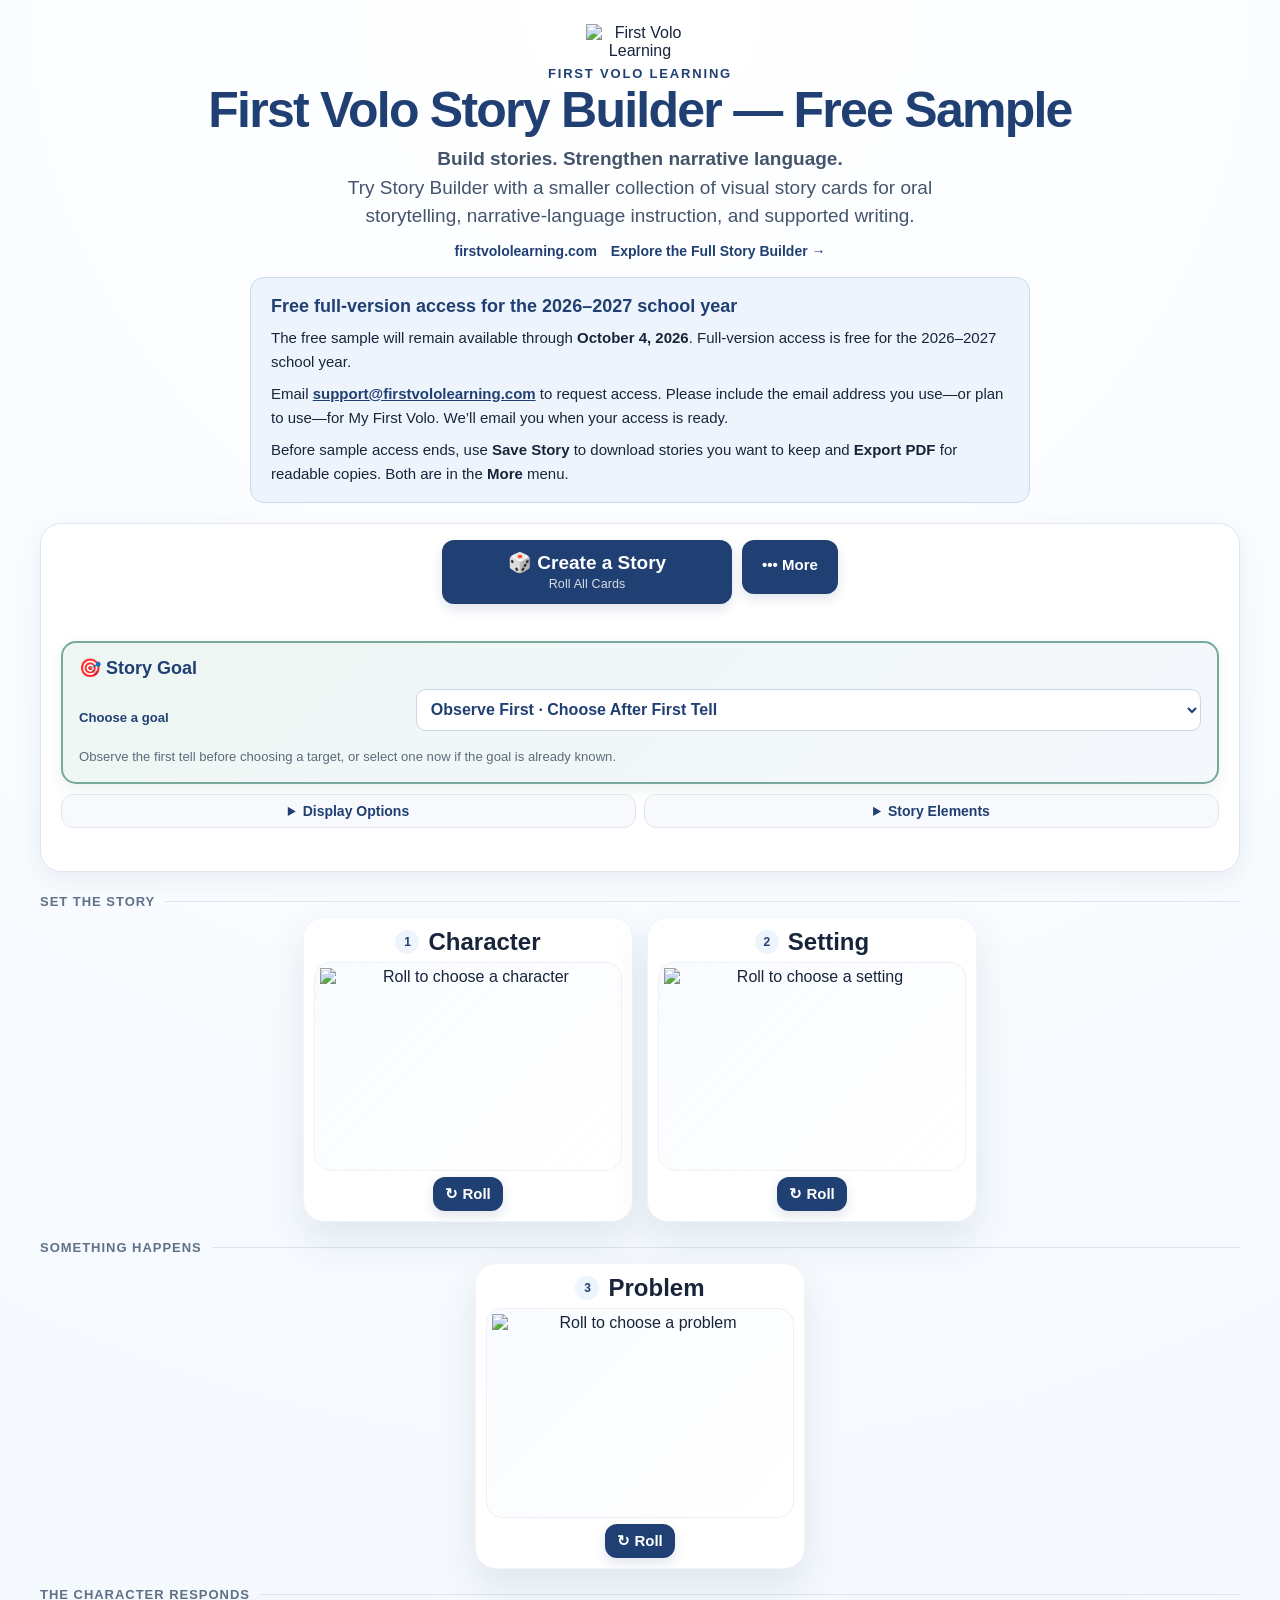
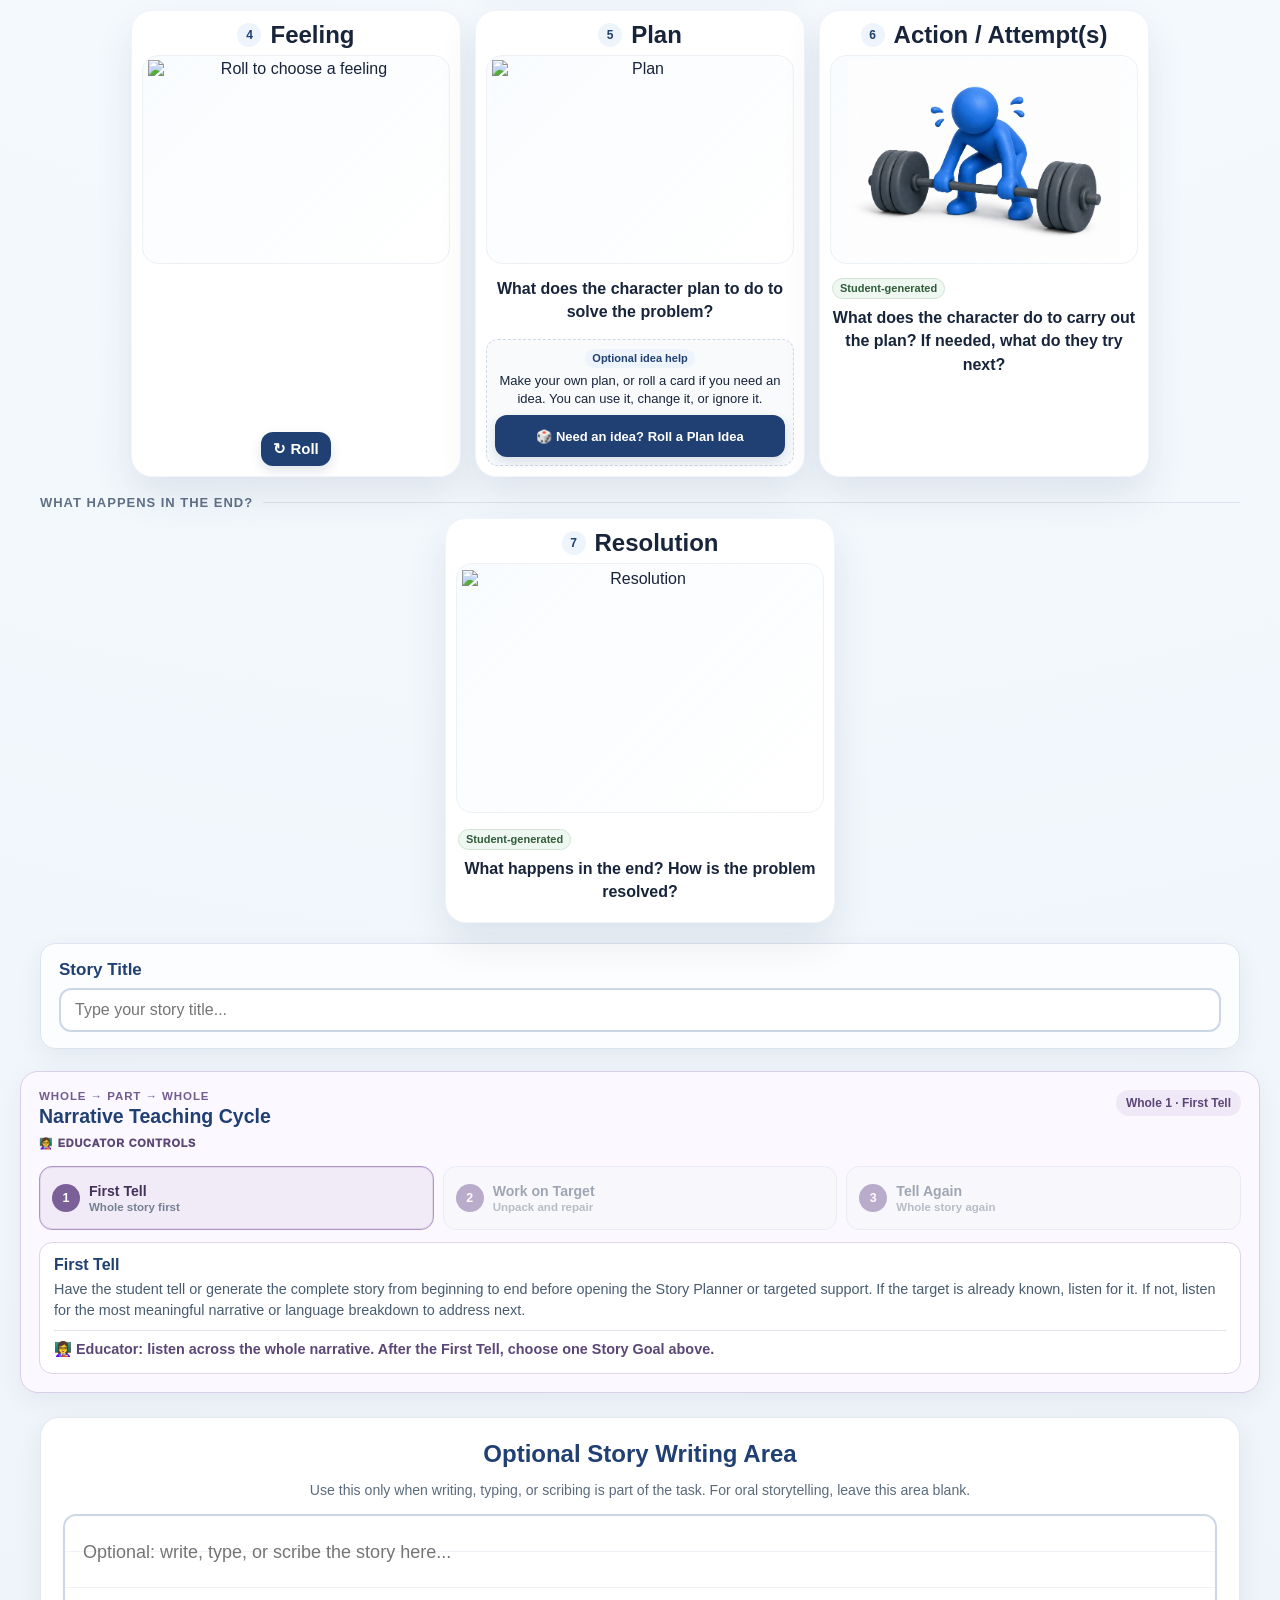
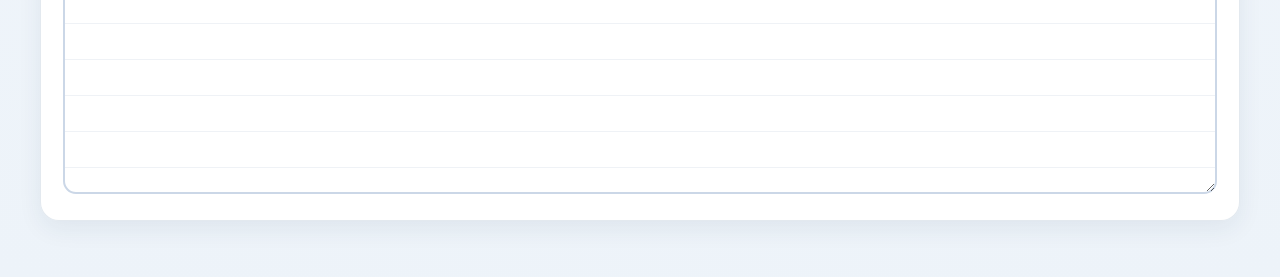
==== commit 01f0e3a9: "Add school-year access request and sample notice" ====
--- a/index.html
+++ b/index.html
@@ -65,6 +65,14 @@
             Explore the Full Story Builder →
           </a>
         </div>
+
+        <aside class="school-year-access-note" aria-labelledby="schoolYearAccessHeading">
+          <h2 id="schoolYearAccessHeading">Free full-version access for the 2026–2027 school year</h2>
+          <p>The free sample will remain available through <strong>October 4, 2026</strong>. Full-version access is free for the 2026–2027 school year.</p>
+          <p>Email <a href="mailto:support@firstvololearning.com?subject=Story%20Builder%20school-year%20access">support@firstvololearning.com</a> to request access.
+            Please include the email address you use—or plan to use—for My First Volo. We’ll email you when your access is ready.</p>
+          <p>Before sample access ends, use <strong>Save Story</strong> to download stories you want to keep and <strong>Export PDF</strong> for readable copies. Both are in the <strong>More</strong> menu.</p>
+        </aside>
 
         <section class="controls-panel" aria-label="Story builder controls">
 
--- a/style.css
+++ b/style.css
@@ -3494,3 +3494,39 @@
     font-size: 0.64rem;
   }
 }
+
+/* School-year access request notice */
+.school-year-access-note {
+  max-width: 780px;
+  margin: 0 auto 20px;
+  padding: 16px 20px;
+  border: 1px solid #cbd9eb;
+  border-radius: 14px;
+  background: var(--soft-blue);
+  text-align: left;
+}
+.school-year-access-note h2 {
+  margin: 0 0 8px;
+  color: var(--navy);
+  font-size: 18px;
+  line-height: 1.35;
+}
+.school-year-access-note p {
+  margin: 0;
+  font-size: 15px;
+  line-height: 1.6;
+}
+.school-year-access-note a {
+  color: var(--navy);
+  font-weight: 700;
+  overflow-wrap: anywhere;
+}
+.school-year-access-note a:focus-visible {
+  outline: 3px solid var(--navy);
+  outline-offset: 3px;
+}
+@media print {
+  .school-year-access-note { display: none !important; }
+}
+
+.school-year-access-note p + p { margin-top: 8px; }
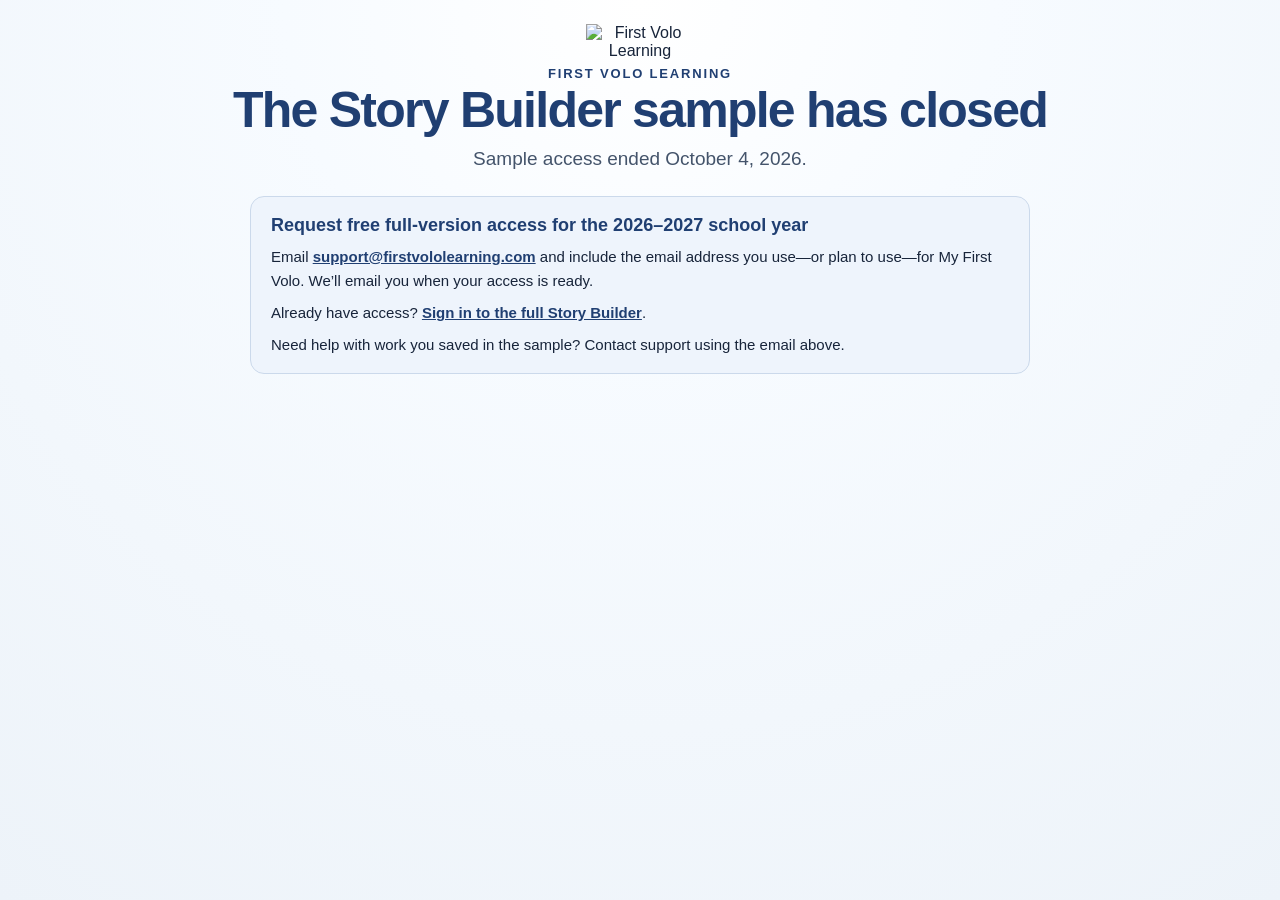
==== commit 83e1679e: "Show access request notice after sample ends October 4" ====
--- a/index.html
+++ b/index.html
@@ -3,6 +3,7 @@
 <head>
   <meta charset="UTF-8">
   <meta name="viewport" content="width=device-width, initial-scale=1.0">
+  <script src="sample-availability.js"></script>
 
   <title>First Volo Story Builder — Free Sample</title>
 
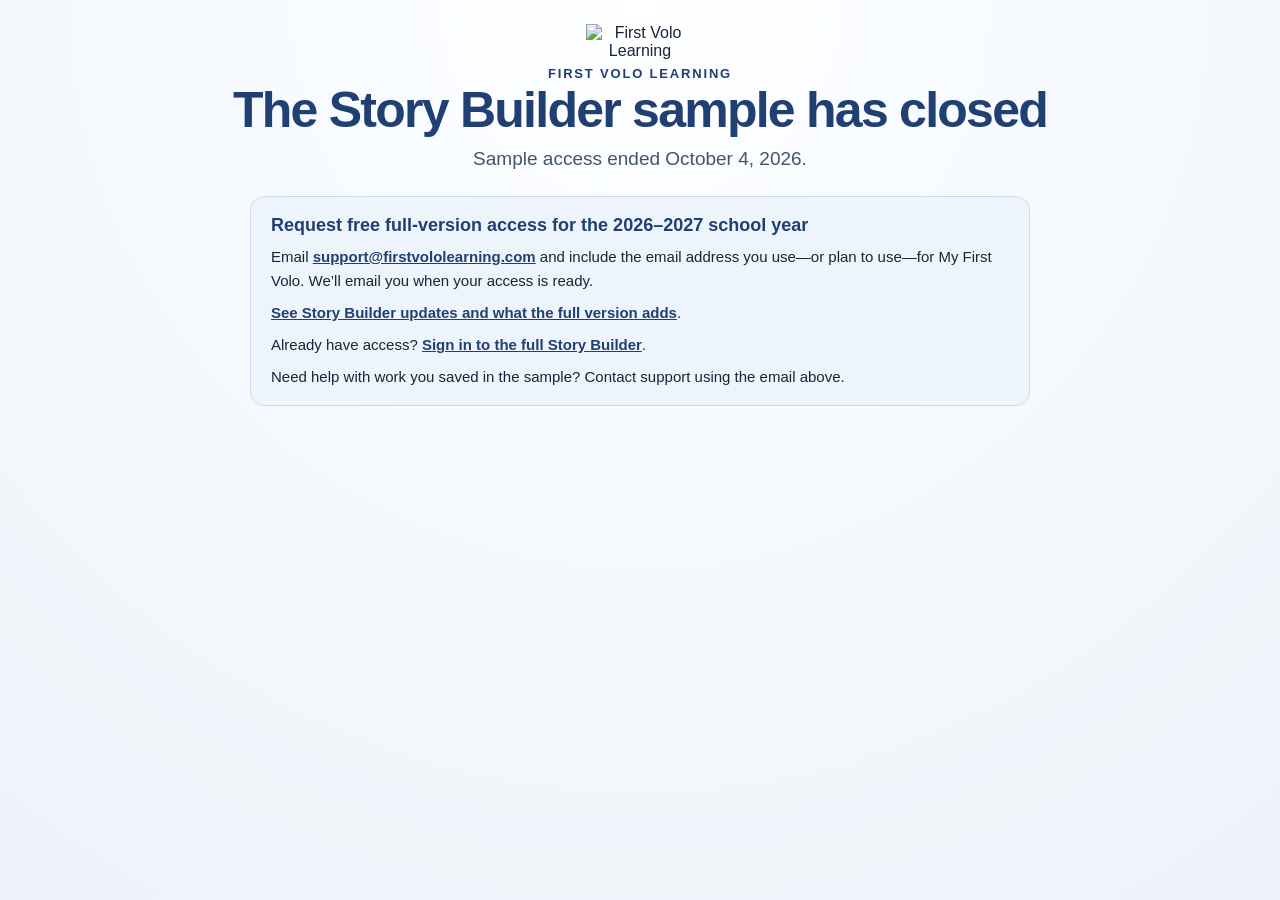
==== commit a2358864: "Publish Story Builder updates and school-year access page" ====
--- a/index.html
+++ b/index.html
@@ -66,6 +66,8 @@
             Explore the Full Story Builder →
           </a>
         </div>
+
+        <p><a class="full-story-link" href="updates.html">See Story Builder updates &amp; free school-year access →</a></p>
 
         <aside class="school-year-access-note" aria-labelledby="schoolYearAccessHeading">
           <h2 id="schoolYearAccessHeading">Free full-version access for the 2026–2027 school year</h2>
